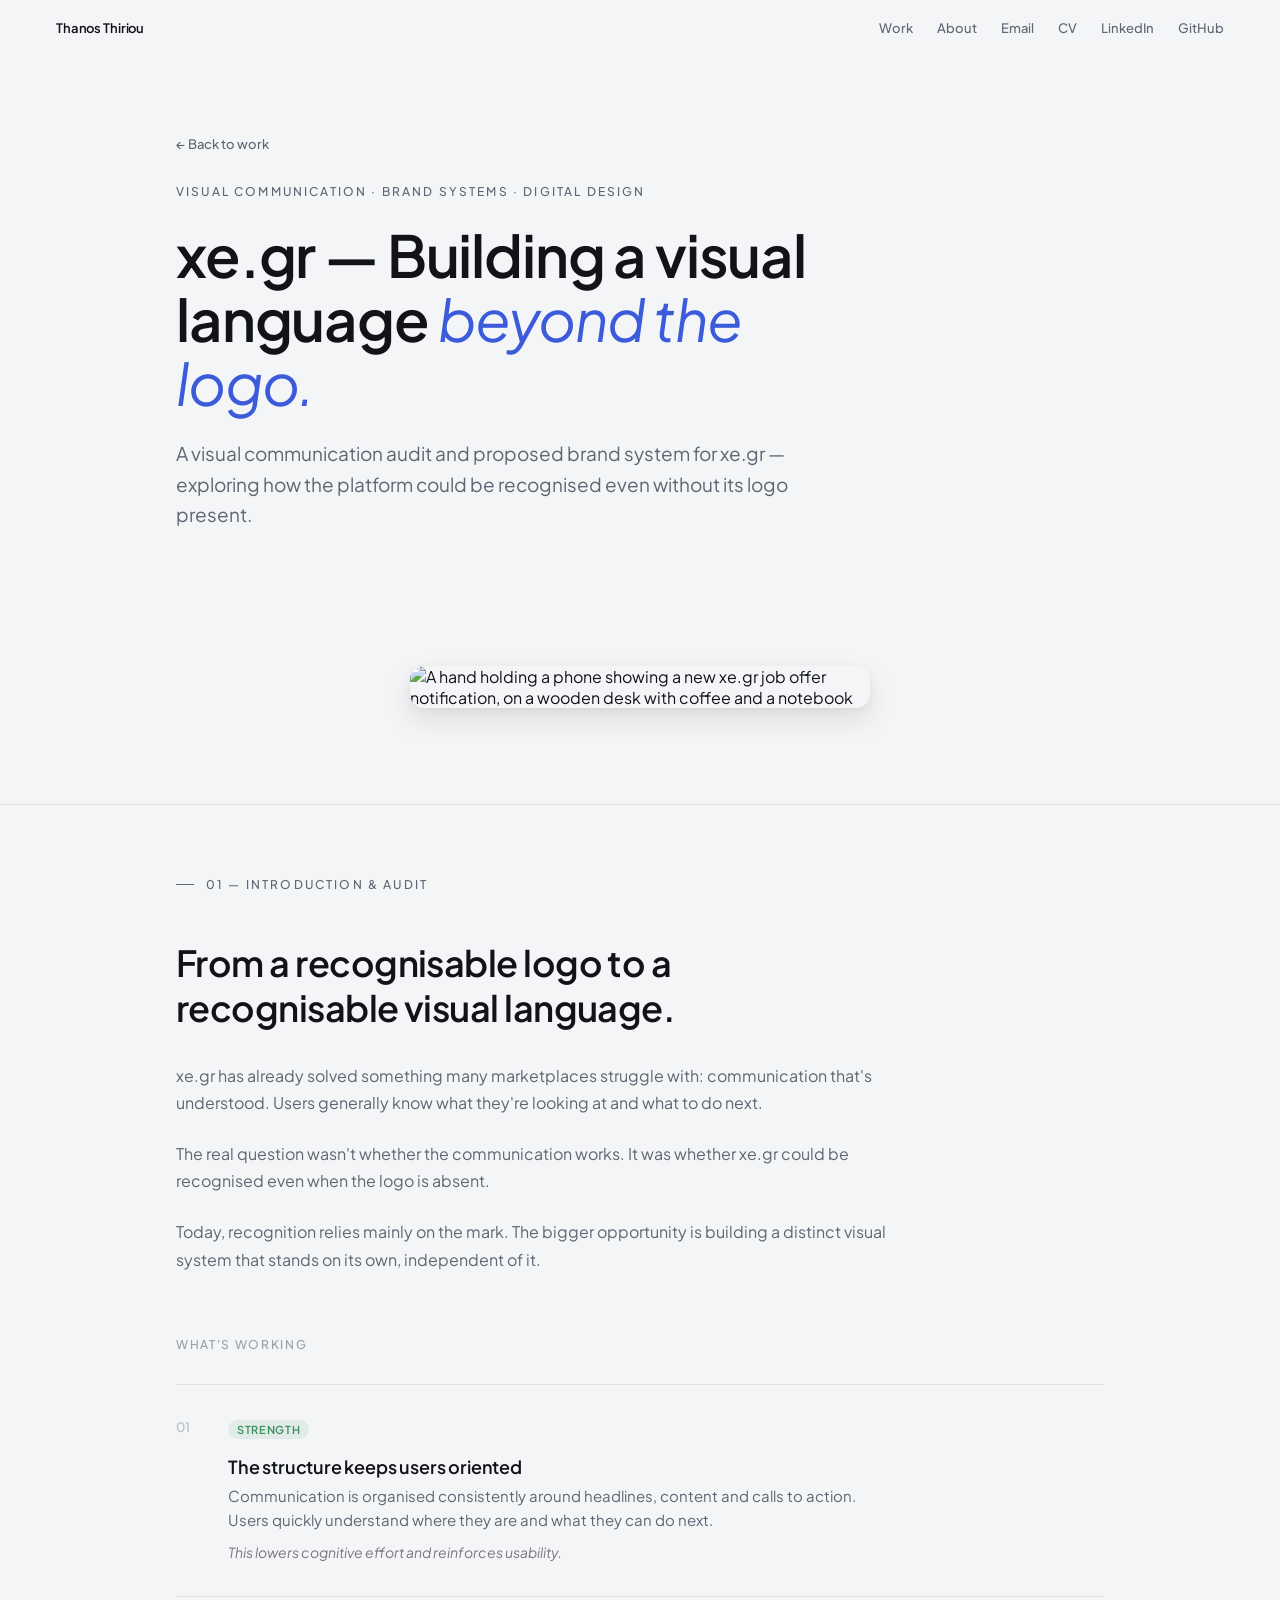
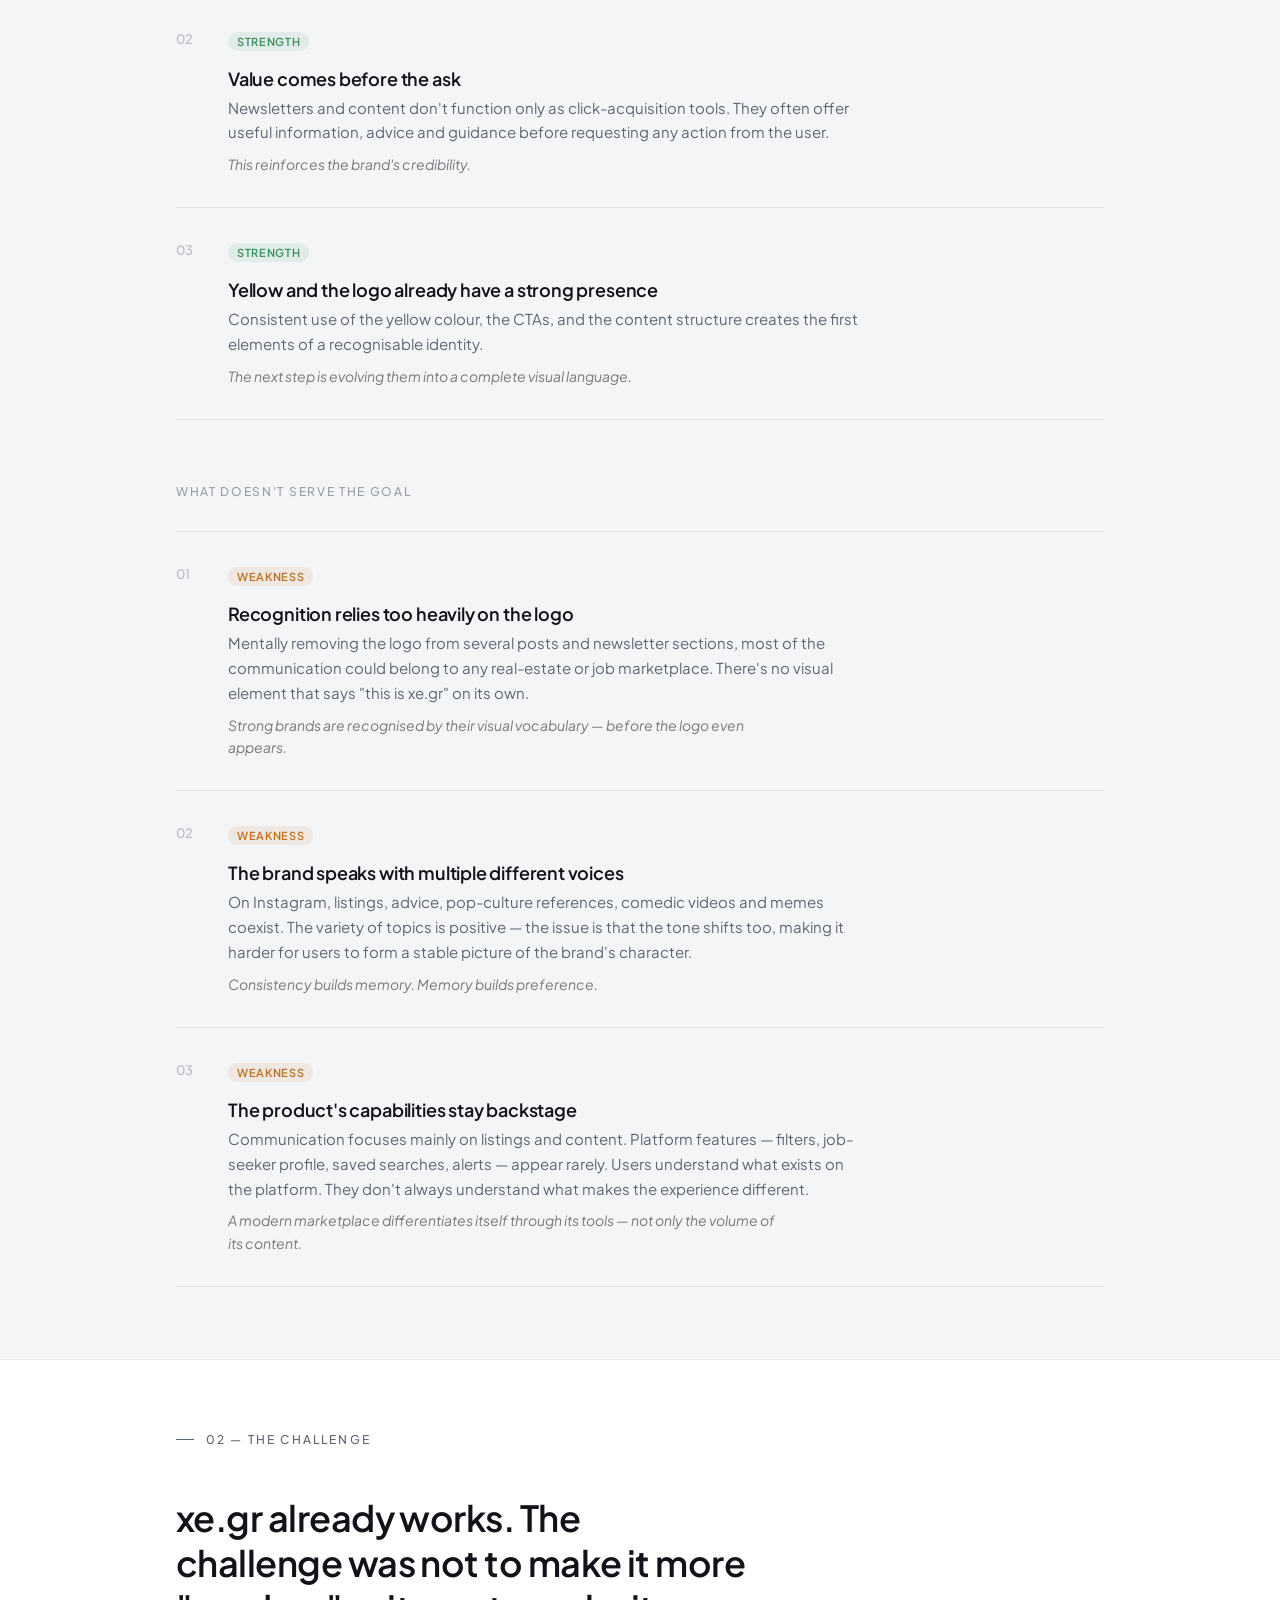
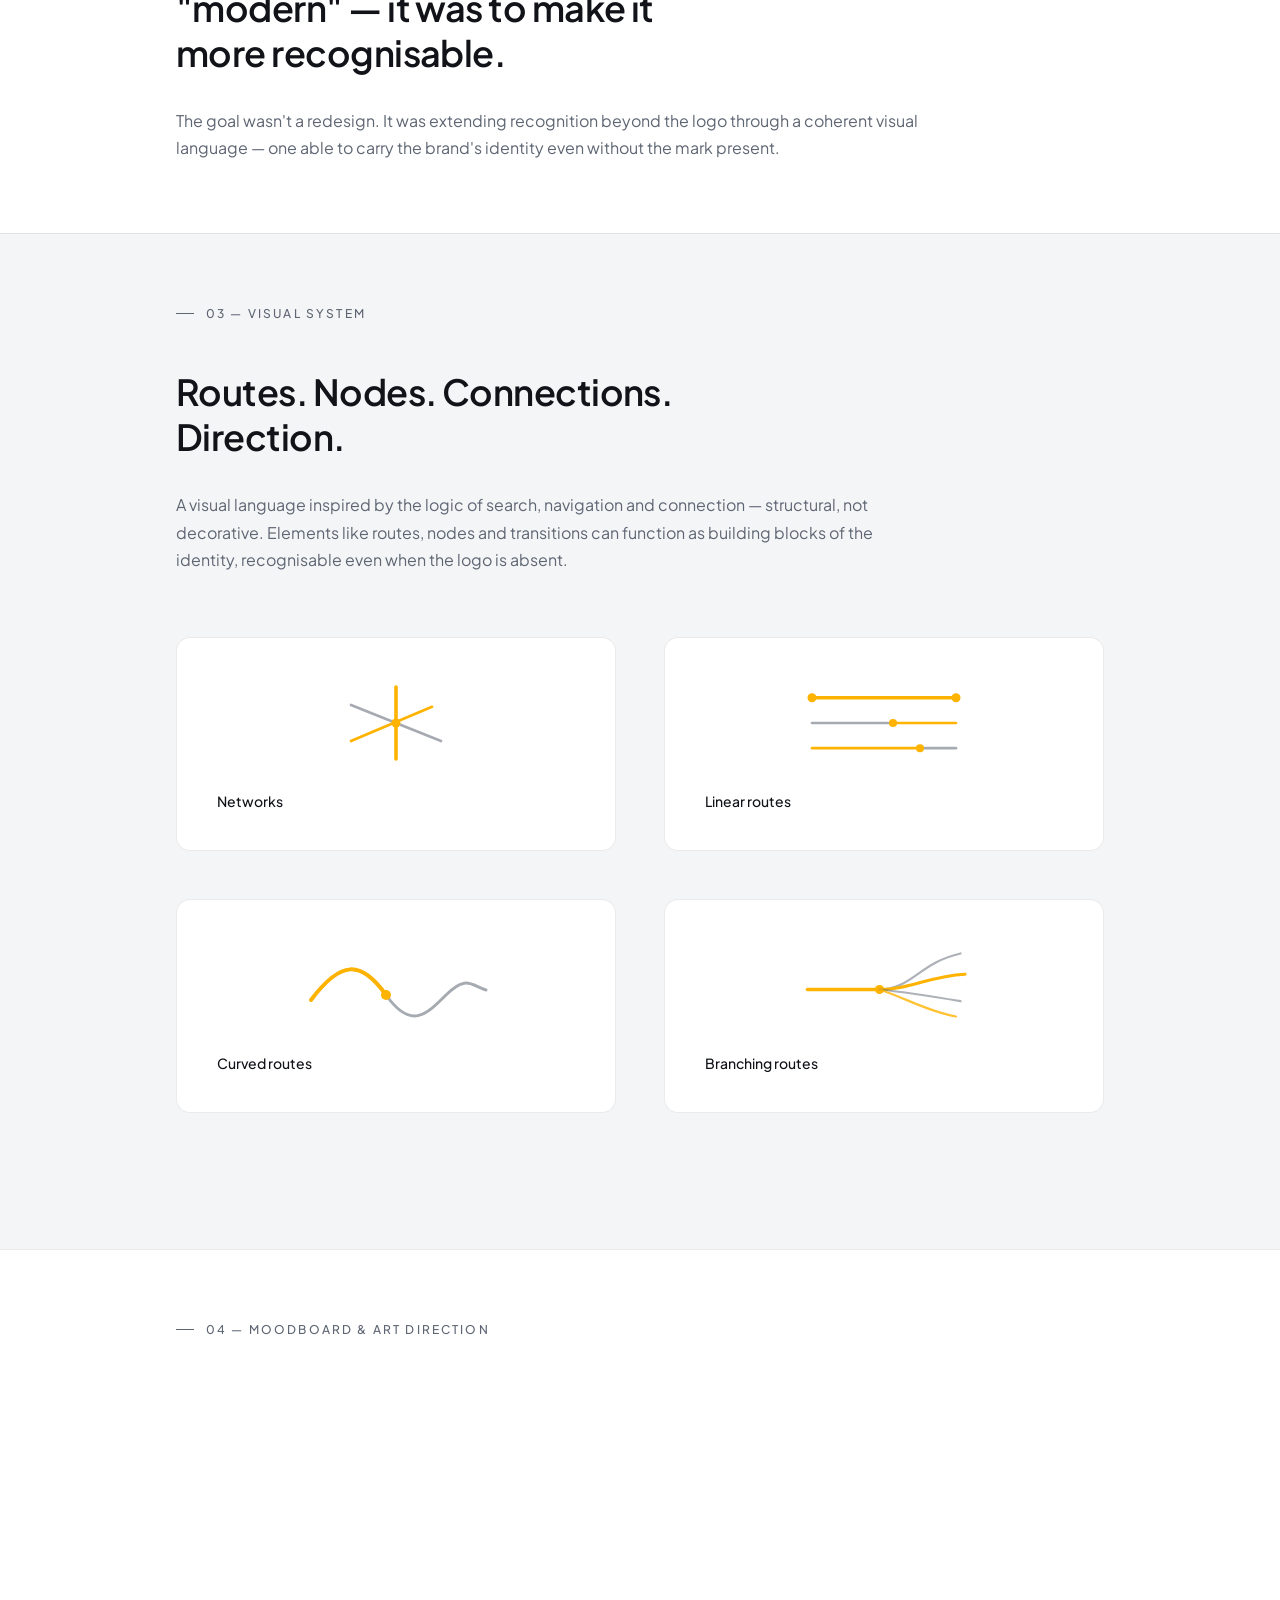
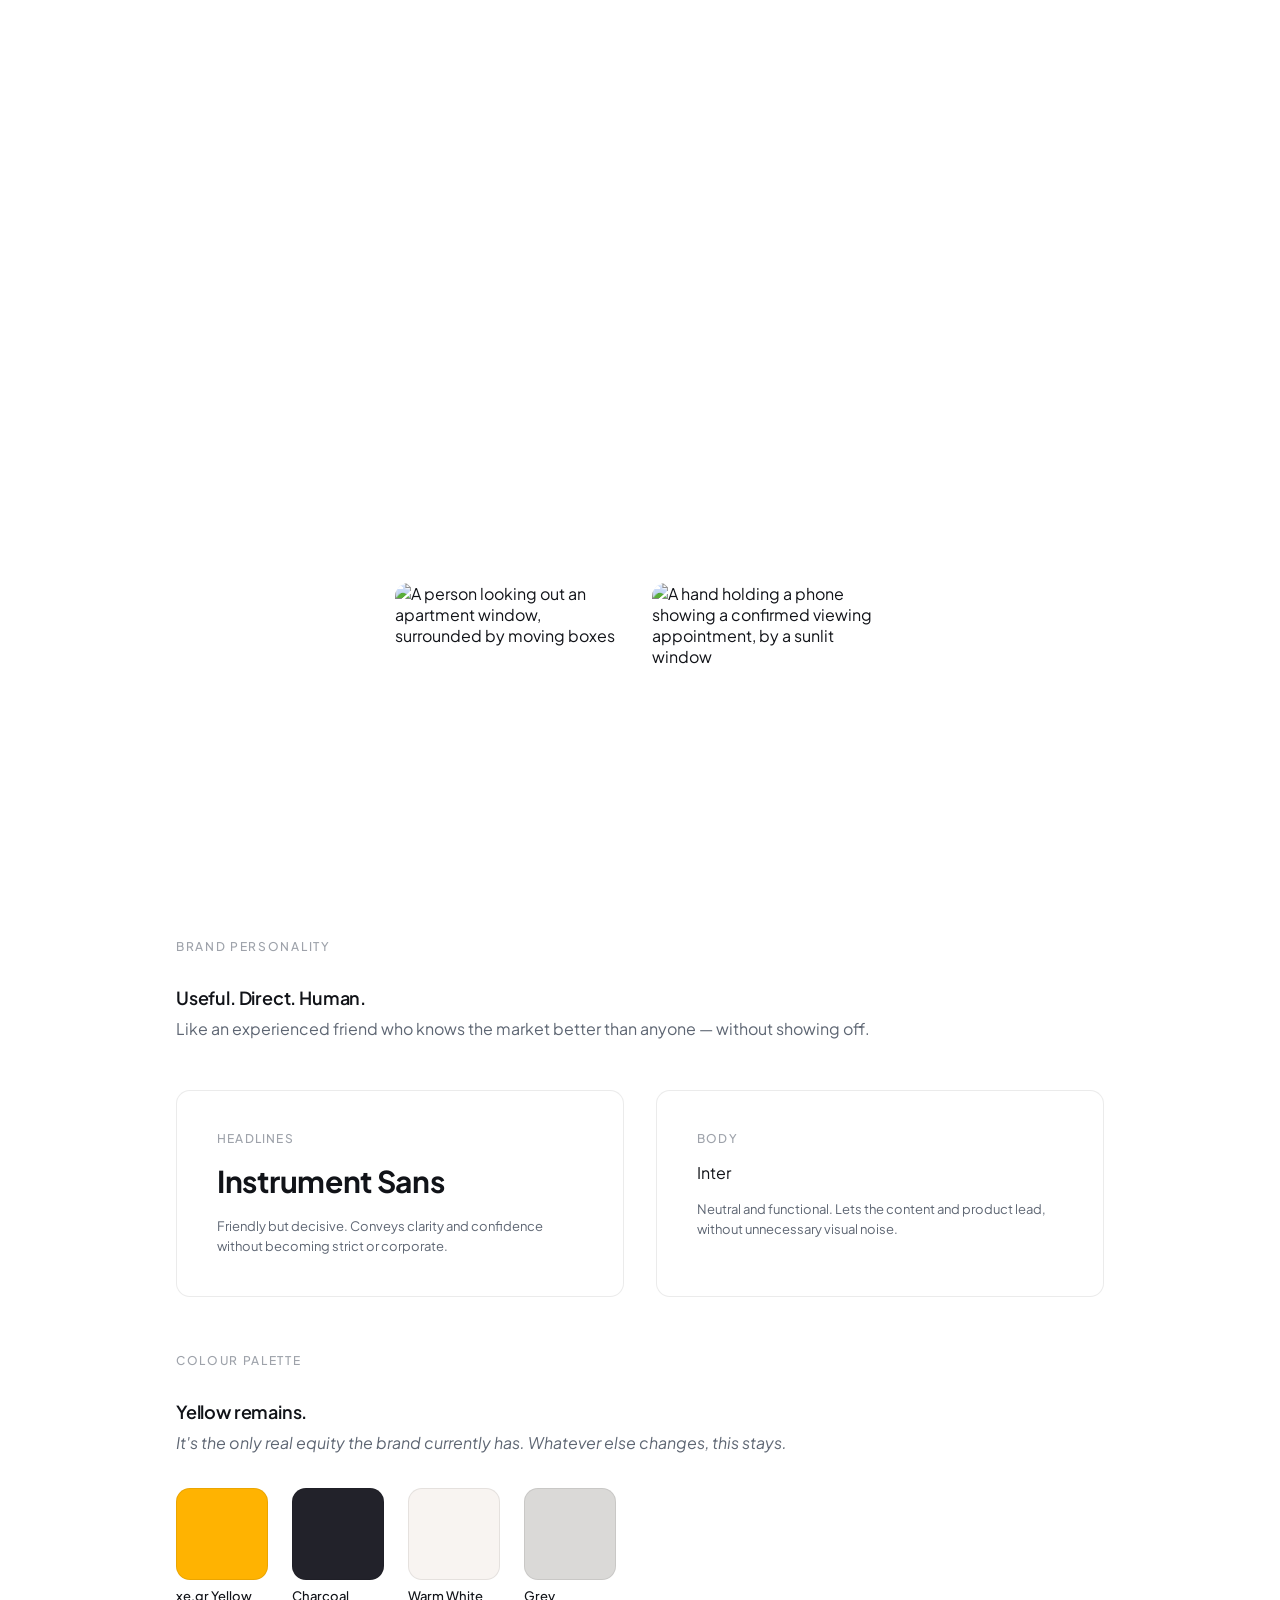
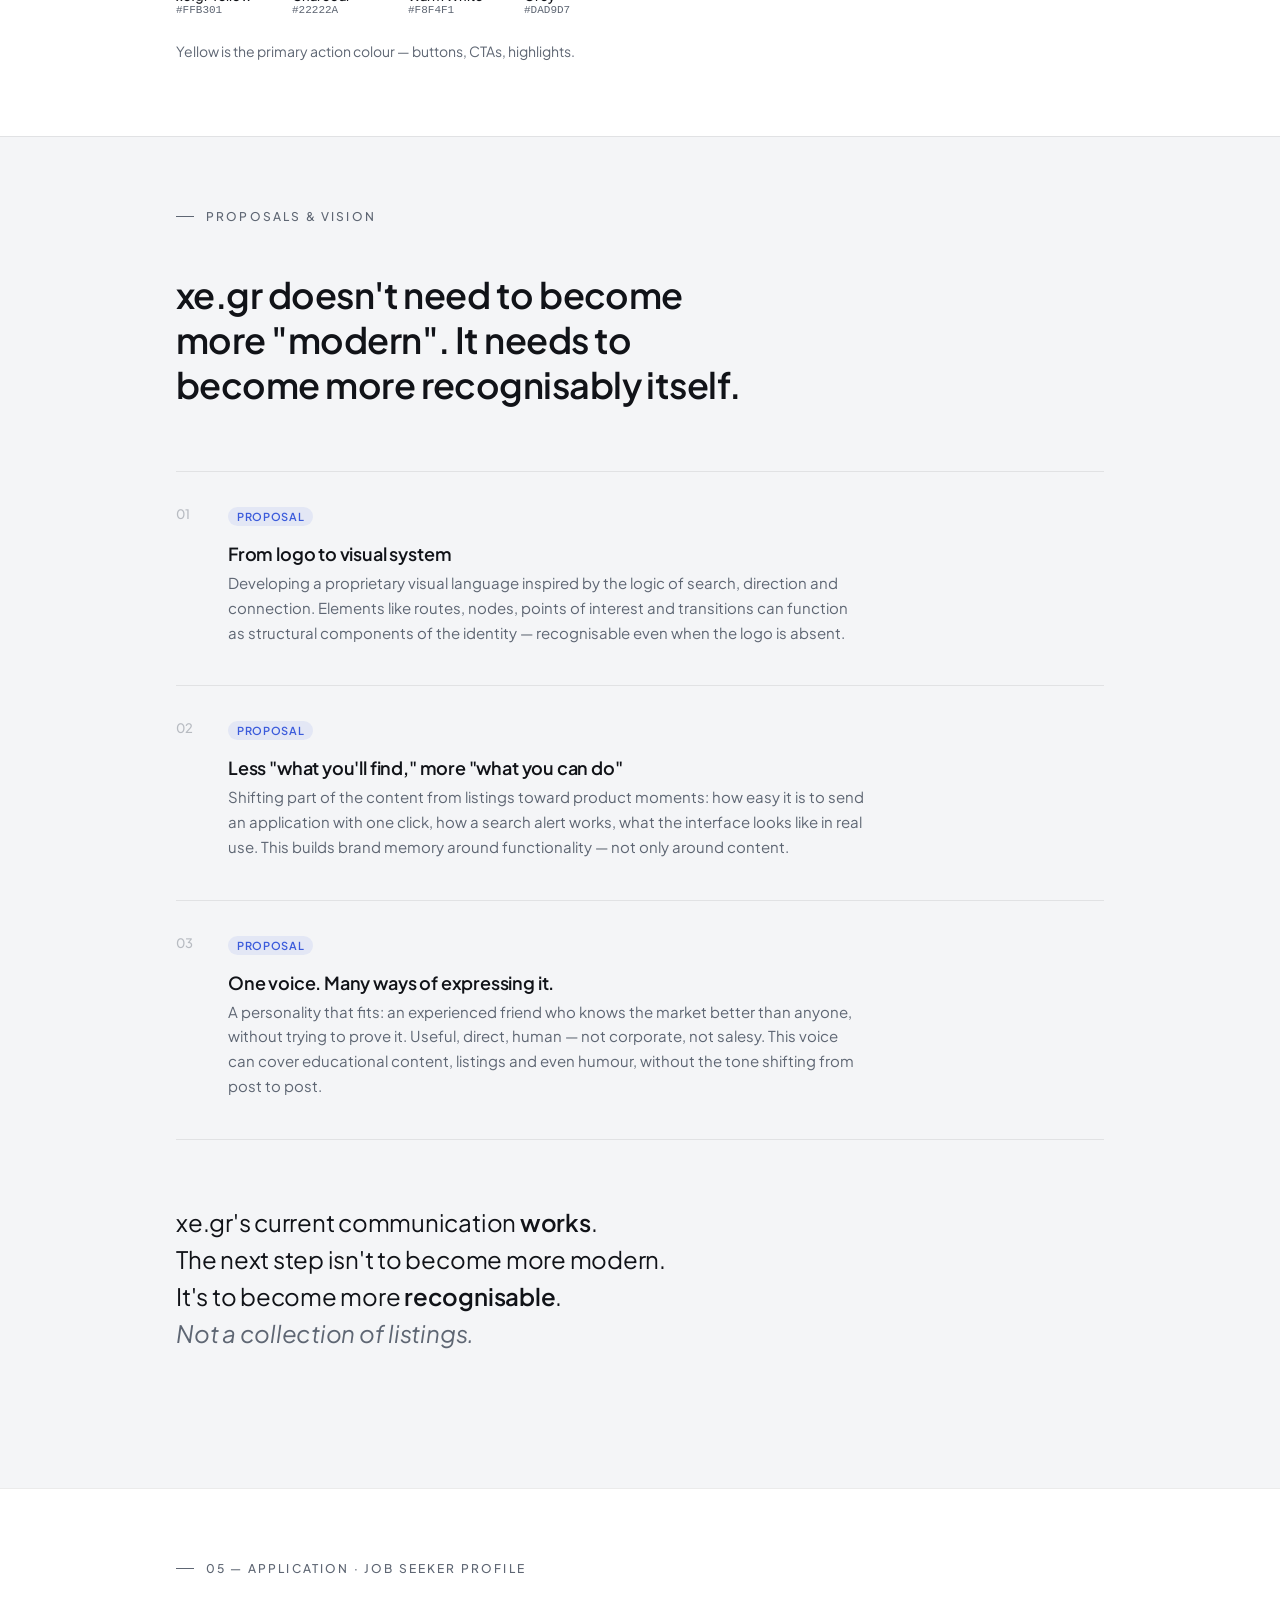
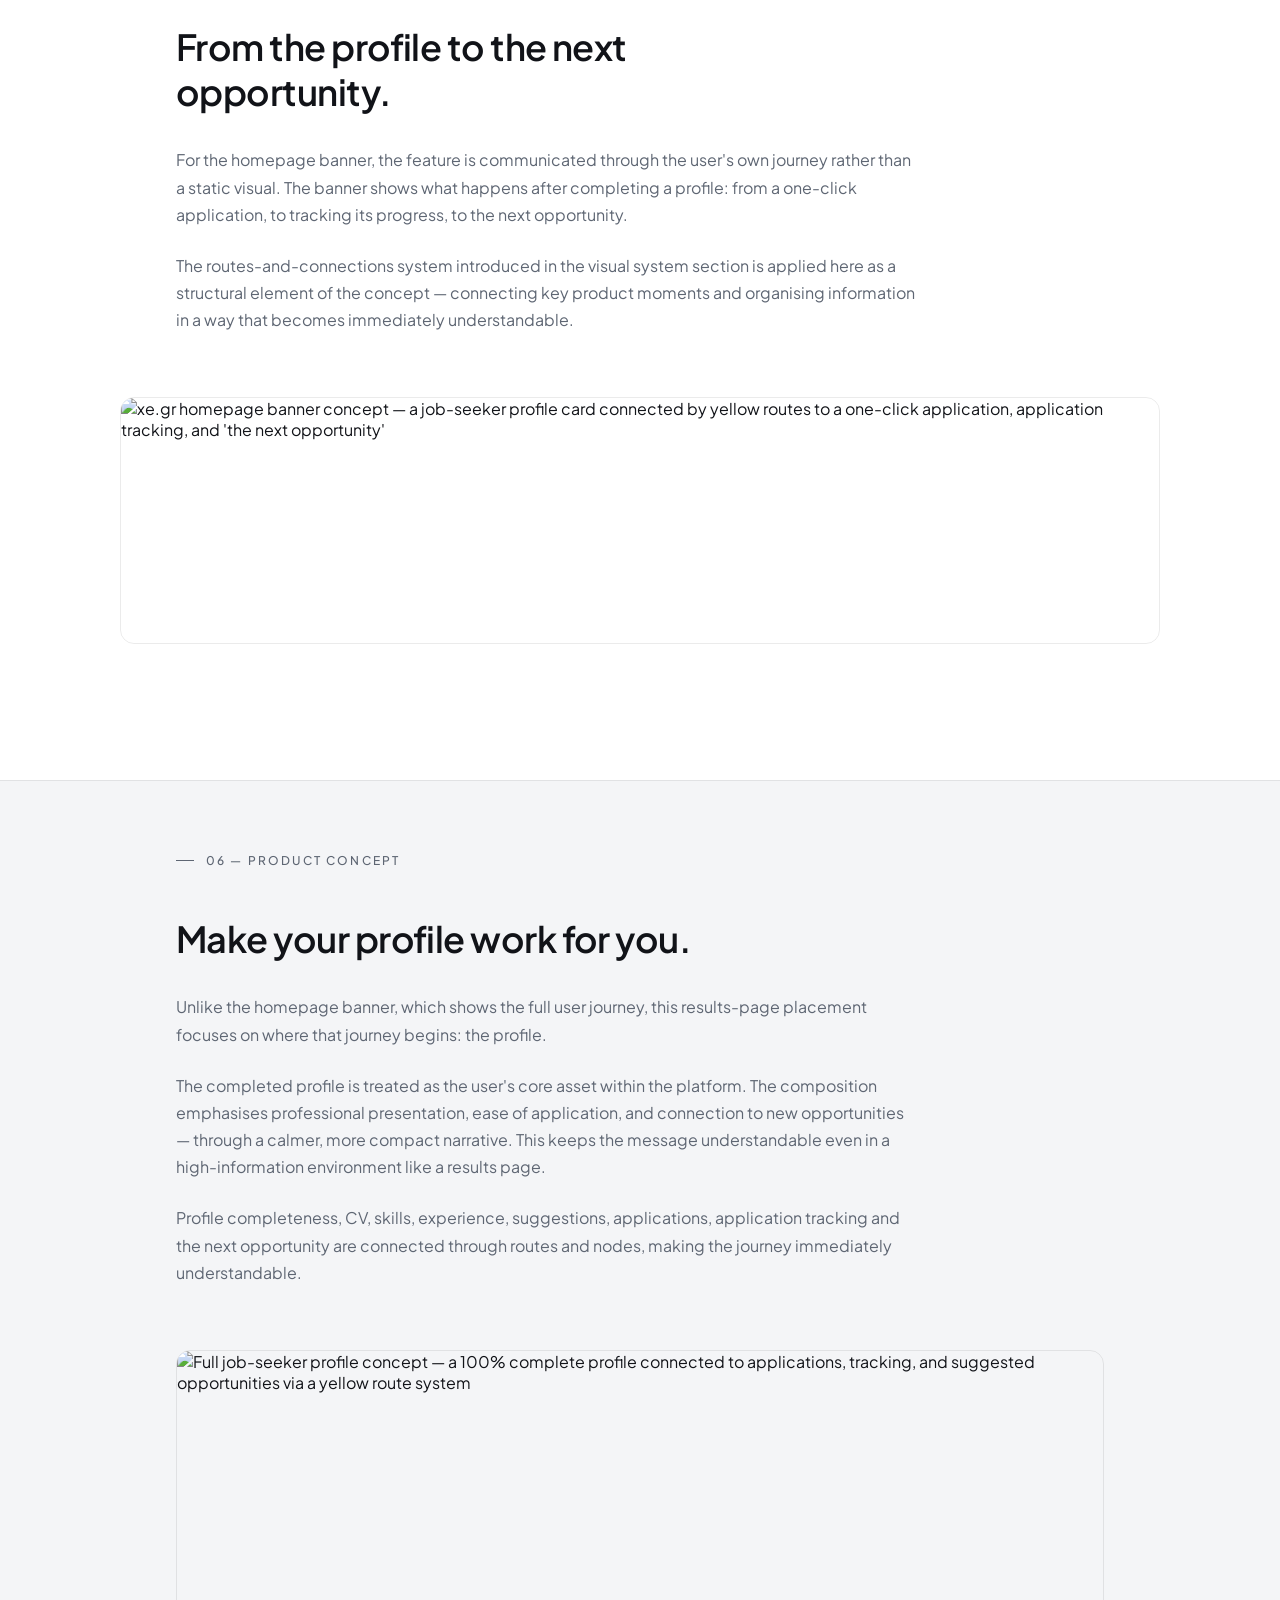
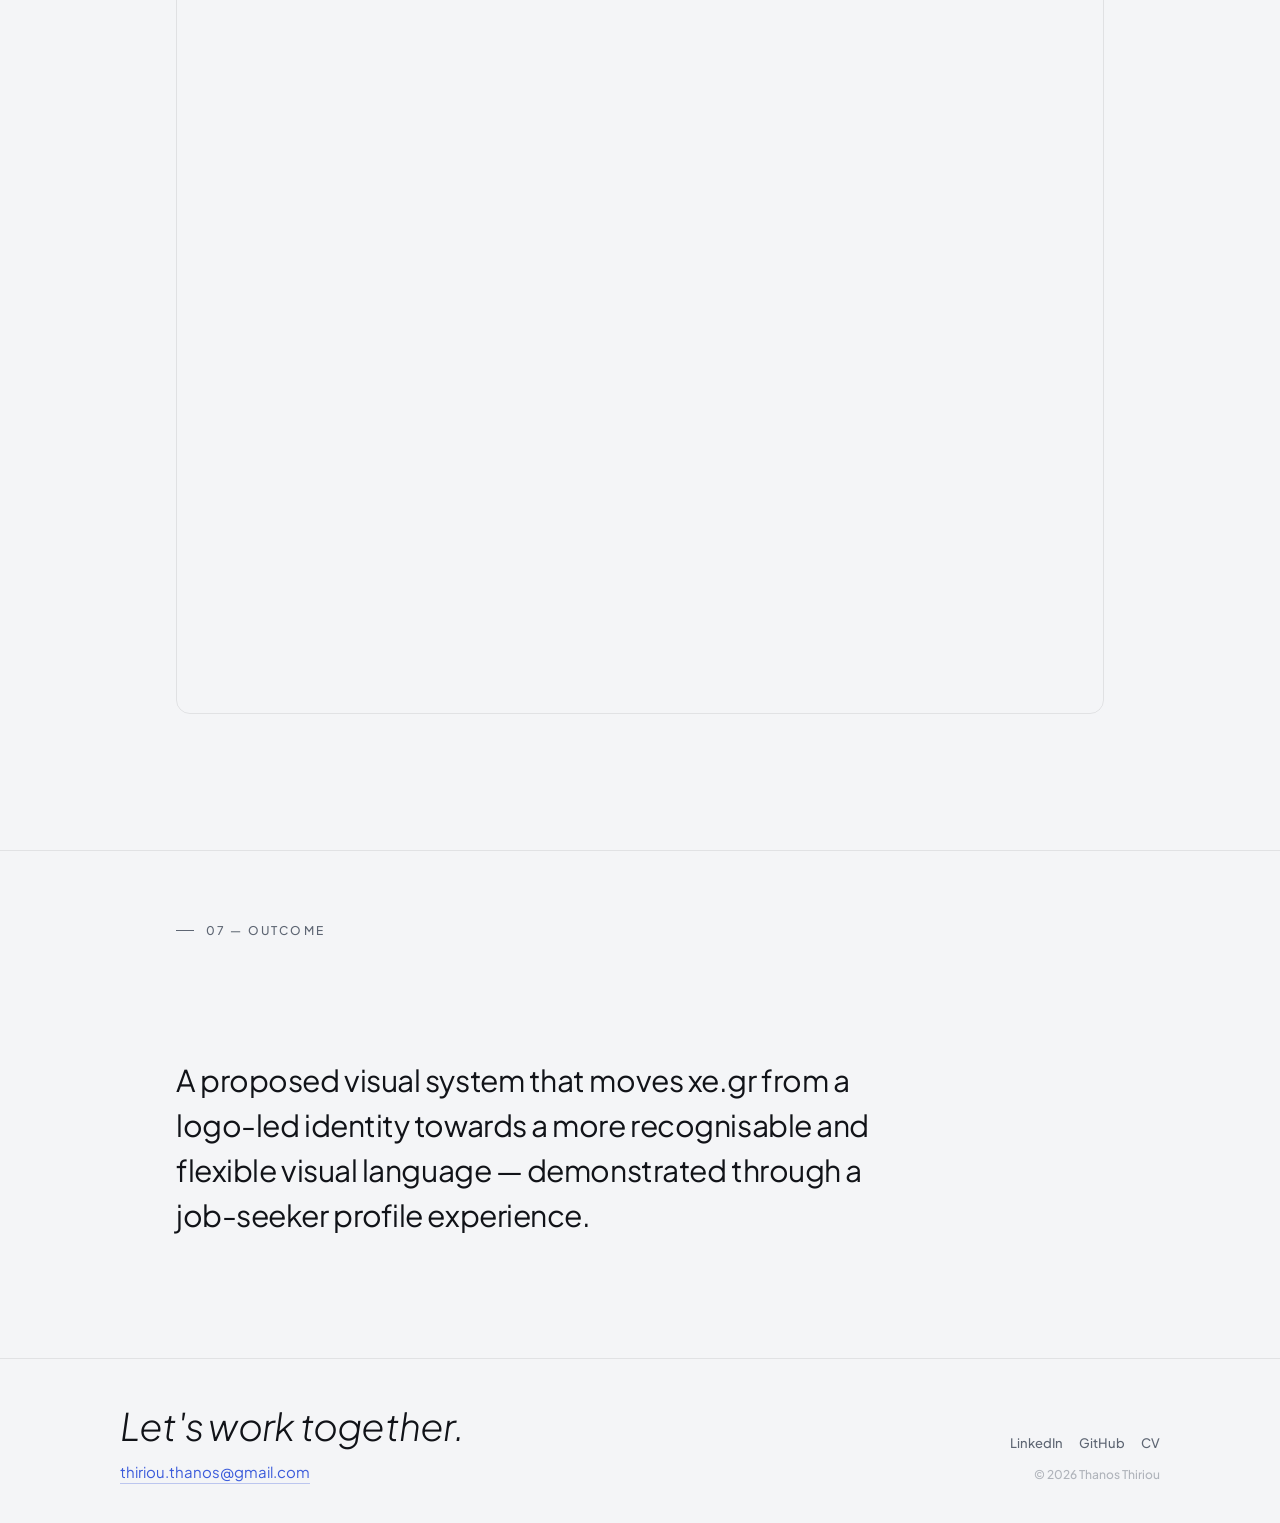
==== xe-gr.html @ dd025c4b "Add files via upload" ====
<!DOCTYPE html>
<html lang="en">
<head>
  <meta charset="UTF-8"/>
  <meta name="viewport" content="width=device-width, initial-scale=1.0"/>
  <title>xe.gr — Visual Communication & Brand System · Thanos Thiriou</title>
  <meta name="description" content="A visual communication audit and proposed brand system for xe.gr — moving from a logo-led identity to a recognisable visual language, demonstrated through a job-seeker profile experience.">
  <link rel="preconnect" href="https://fonts.googleapis.com">
  <link rel="preconnect" href="https://fonts.gstatic.com" crossorigin>
  <link href="https://fonts.googleapis.com/css2?family=Plus+Jakarta+Sans:ital,wght@0,300;0,400;0,500;0,600;1,300;1,400&display=swap" rel="stylesheet">
  <link rel="stylesheet" href="styles.css">
  <link rel="stylesheet" href="xe-gr.css">
</head>
<body>

<!-- NAV -->
<nav class="nav" id="nav">
  <a href="index.html" class="nav-logo">Thanos Thiriou</a>
  <div class="nav-links">
    <a href="index.html#work" class="nav-sm-hide">Work</a>
    <a href="index.html#about">About</a>
    <a id="nav-email" href="#" class="nav-sm-hide">Email</a>
    <a href="https://jumpshare.com/share/Jsp5ZDB3CUWB5HwRMsdj" target="_blank">CV</a>
    <a href="https://www.linkedin.com/in/thanosthiriou/" target="_blank">LinkedIn</a>
    <a href="https://github.com/thiriou" target="_blank" class="nav-sm-hide">GitHub</a>
  </div>
</nav>

<!-- PROJECT HERO -->
<header class="proj-hero">
  <a href="index.html#work" class="proj-back r">← Back to work</a>
  <p class="proj-hero-meta r">Visual Communication · Brand Systems · Digital Design</p>
  <h1 class="proj-hero-title r d1">xe.gr — Building a visual language <em>beyond the logo.</em></h1>
  <p class="proj-hero-sub r d1">A visual communication audit and proposed brand system for xe.gr — exploring how the platform could be recognised even without its logo present.</p>
</header>

<section class="section" style="border-top:none; padding-top: var(--sp-6);">
  <div class="wrap">
    <div class="cover-phone-block r">
      <img src="https://res.cloudinary.com/mq7xwmak/image/upload/v1787835080/xegrr_oqfwhj.png" alt="A hand holding a phone showing a new xe.gr job offer notification, on a wooden desk with coffee and a notebook">
    </div>
  </div>
</section>

<!-- 01 — INTRODUCTION / AUDIT -->
<section class="section">
  <div class="wrap">
    <p class="eyebrow">01 — Introduction &amp; Audit</p>

    <div class="sec-lede r">
      <h2 class="sec-headline">From a recognisable logo to a recognisable visual language.</h2>
      <p class="sec-body">xe.gr has already solved something many marketplaces struggle with: communication that's understood. Users generally know what they're looking at and what to do next.</p>
      <p class="sec-body">The real question wasn't whether the communication works. It was whether xe.gr could be recognised even when the logo is absent.</p>
      <p class="sec-body">Today, recognition relies mainly on the mark. The bigger opportunity is building a distinct visual system that stands on its own, independent of it.</p>
    </div>

    <div class="audit-group r d1">
      <p class="audit-group-label">What's Working</p>
      <div class="audit-list">
        <div class="audit-item">
          <span class="audit-num">01</span>
          <div>
            <span class="audit-tag is-strength">Strength</span>
            <h3 class="audit-title">The structure keeps users oriented</h3>
            <p class="audit-desc">Communication is organised consistently around headlines, content and calls to action. Users quickly understand where they are and what they can do next.</p>
            <p class="audit-insight">This lowers cognitive effort and reinforces usability.</p>
          </div>
        </div>
        <div class="audit-item">
          <span class="audit-num">02</span>
          <div>
            <span class="audit-tag is-strength">Strength</span>
            <h3 class="audit-title">Value comes before the ask</h3>
            <p class="audit-desc">Newsletters and content don't function only as click-acquisition tools. They often offer useful information, advice and guidance before requesting any action from the user.</p>
            <p class="audit-insight">This reinforces the brand's credibility.</p>
          </div>
        </div>
        <div class="audit-item">
          <span class="audit-num">03</span>
          <div>
            <span class="audit-tag is-strength">Strength</span>
            <h3 class="audit-title">Yellow and the logo already have a strong presence</h3>
            <p class="audit-desc">Consistent use of the yellow colour, the CTAs, and the content structure creates the first elements of a recognisable identity.</p>
            <p class="audit-insight">The next step is evolving them into a complete visual language.</p>
          </div>
        </div>
      </div>
    </div>

    <div class="audit-group r d2">
      <p class="audit-group-label">What Doesn't Serve the Goal</p>
      <div class="audit-list">
        <div class="audit-item">
          <span class="audit-num">01</span>
          <div>
            <span class="audit-tag is-weakness">Weakness</span>
            <h3 class="audit-title">Recognition relies too heavily on the logo</h3>
            <p class="audit-desc">Mentally removing the logo from several posts and newsletter sections, most of the communication could belong to any real-estate or job marketplace. There's no visual element that says "this is xe.gr" on its own.</p>
            <p class="audit-insight">Strong brands are recognised by their visual vocabulary — before the logo even appears.</p>
          </div>
        </div>
        <div class="audit-item">
          <span class="audit-num">02</span>
          <div>
            <span class="audit-tag is-weakness">Weakness</span>
            <h3 class="audit-title">The brand speaks with multiple different voices</h3>
            <p class="audit-desc">On Instagram, listings, advice, pop-culture references, comedic videos and memes coexist. The variety of topics is positive — the issue is that the tone shifts too, making it harder for users to form a stable picture of the brand's character.</p>
            <p class="audit-insight">Consistency builds memory. Memory builds preference.</p>
          </div>
        </div>
        <div class="audit-item">
          <span class="audit-num">03</span>
          <div>
            <span class="audit-tag is-weakness">Weakness</span>
            <h3 class="audit-title">The product's capabilities stay backstage</h3>
            <p class="audit-desc">Communication focuses mainly on listings and content. Platform features — filters, job-seeker profile, saved searches, alerts — appear rarely. Users understand what exists on the platform. They don't always understand what makes the experience different.</p>
            <p class="audit-insight">A modern marketplace differentiates itself through its tools — not only the volume of its content.</p>
          </div>
        </div>
      </div>
    </div>
  </div>
</section>

<!-- 02 — THE CHALLENGE -->
<section class="section section-approach">
  <div class="wrap">
    <p class="eyebrow">02 — The Challenge</p>
    <div class="r">
      <h2 class="sec-headline">xe.gr already works. The challenge was not to make it more "modern" — it was to make it more recognisable.</h2>
      <p class="sec-body">The goal wasn't a redesign. It was extending recognition beyond the logo through a coherent visual language — one able to carry the brand's identity even without the mark present.</p>
    </div>
  </div>
</section>

<!-- 03 — VISUAL SYSTEM -->
<section class="section">
  <div class="wrap">
    <p class="eyebrow">03 — Visual System</p>
    <div class="sec-lede r">
      <h2 class="sec-headline">Routes. Nodes. Connections. Direction.</h2>
      <p class="sec-body">A visual language inspired by the logic of search, navigation and connection — structural, not decorative. Elements like routes, nodes and transitions can function as building blocks of the identity, recognisable even when the logo is absent.</p>
    </div>

    <div class="diagram-grid r d1">
      <div class="diagram-cell">
        <svg viewBox="0 0 160 100" fill="none" xmlns="http://www.w3.org/2000/svg">
          <line x1="80" y1="10" x2="80" y2="90" stroke="var(--xe-yellow)" stroke-width="4" stroke-linecap="round"/>
          <line x1="30" y1="30" x2="130" y2="70" stroke="var(--muted)" stroke-width="3" stroke-linecap="round" opacity="0.55"/>
          <line x1="30" y1="70" x2="120" y2="32" stroke="var(--xe-yellow)" stroke-width="3" stroke-linecap="round"/>
          <circle cx="80" cy="50" r="5" fill="var(--xe-yellow)"/>
        </svg>
        <span class="diagram-label">Networks</span>
      </div>
      <div class="diagram-cell">
        <svg viewBox="0 0 200 100" fill="none" xmlns="http://www.w3.org/2000/svg">
          <line x1="20" y1="22" x2="180" y2="22" stroke="var(--xe-yellow)" stroke-width="4" stroke-linecap="round"/>
          <circle cx="20" cy="22" r="5" fill="var(--xe-yellow)"/>
          <circle cx="180" cy="22" r="5" fill="var(--xe-yellow)"/>
          <line x1="20" y1="50" x2="110" y2="50" stroke="var(--muted)" stroke-width="3" stroke-linecap="round" opacity="0.55"/>
          <line x1="110" y1="50" x2="180" y2="50" stroke="var(--xe-yellow)" stroke-width="3" stroke-linecap="round"/>
          <circle cx="110" cy="50" r="4.5" fill="var(--xe-yellow)"/>
          <line x1="20" y1="78" x2="140" y2="78" stroke="var(--xe-yellow)" stroke-width="3" stroke-linecap="round"/>
          <line x1="140" y1="78" x2="180" y2="78" stroke="var(--muted)" stroke-width="3" stroke-linecap="round" opacity="0.55"/>
          <circle cx="140" cy="78" r="4.5" fill="var(--xe-yellow)"/>
        </svg>
        <span class="diagram-label">Linear routes</span>
      </div>
      <div class="diagram-cell">
        <svg viewBox="0 0 200 90" fill="none" xmlns="http://www.w3.org/2000/svg">
          <path d="M15 60 C 45 20, 65 20, 90 55 S 130 75, 150 55 S 175 45, 190 50" stroke="var(--muted)" stroke-width="3" stroke-linecap="round" fill="none" opacity="0.55"/>
          <path d="M15 60 C 45 20, 65 20, 90 55" stroke="var(--xe-yellow)" stroke-width="4" stroke-linecap="round" fill="none"/>
          <circle cx="90" cy="55" r="5" fill="var(--xe-yellow)"/>
        </svg>
        <span class="diagram-label">Curved routes</span>
      </div>
      <div class="diagram-cell">
        <svg viewBox="0 0 200 100" fill="none" xmlns="http://www.w3.org/2000/svg">
          <line x1="15" y1="55" x2="95" y2="55" stroke="var(--xe-yellow)" stroke-width="4" stroke-linecap="round"/>
          <circle cx="95" cy="55" r="5" fill="var(--xe-yellow)"/>
          <path d="M95 55 C 130 55, 140 25, 185 15" stroke="var(--muted)" stroke-width="2.5" stroke-linecap="round" fill="none" opacity="0.5"/>
          <path d="M95 55 C 130 55, 150 40, 190 38" stroke="var(--xe-yellow)" stroke-width="3.5" stroke-linecap="round" fill="none"/>
          <path d="M95 55 C 125 58, 150 62, 185 68" stroke="var(--muted)" stroke-width="2.5" stroke-linecap="round" fill="none" opacity="0.5"/>
          <path d="M95 55 C 125 65, 150 80, 180 85" stroke="var(--xe-yellow)" stroke-width="2.5" stroke-linecap="round" fill="none" opacity="0.8"/>
        </svg>
        <span class="diagram-label">Branching routes</span>
      </div>
    </div>
  </div>
</section>

<!-- 04 — MOODBOARD / ART DIRECTION -->
<section class="section section-approach">
  <div class="wrap">
    <p class="eyebrow">04 — Moodboard &amp; Art Direction</p>
    <div class="sec-lede r">
      <h2 class="sec-headline">From Listings to Opportunities.</h2>
      <p class="sec-body">Today xe.gr communicates what someone can find. The proposed direction shifts the weight toward what they can achieve.</p>
    </div>

    <div class="split-row r d2">
      <div>
        <p class="audit-group-label">Photography</p>
        <h3 class="audit-title">The outcome of the search, not the search itself</h3>
        <p class="sec-body">Photos that depict the result of the search and the real moments that follow it.</p>
        <div class="yn-grid">
          <div class="yn-card is-no">
            <p class="yn-title">Avoid</p>
            <ul>
              <li>Smiling employees</li>
              <li>Stock photography</li>
              <li>Cliché corporate scenes</li>
              <li>Awkwardly staged poses</li>
            </ul>
          </div>
          <div class="yn-card is-yes">
            <p class="yn-title">Use</p>
            <ul>
              <li>Job notifications</li>
              <li>Apartment viewing</li>
              <li>Moving day</li>
              <li>First day at work</li>
            </ul>
          </div>
        </div>
      </div>
      <div class="photo-grid" style="margin:0;">
        <img src="assets/xe-gr/photo-open-door.jpg" alt="A hand opening a door into a sunlit, empty apartment room">
        <img src="assets/xe-gr/photo-moving-boxes.jpg" alt="Open moving boxes with folded clothes, seen through a doorway">
        <img src="assets/xe-gr/photo-car-keys.jpg" alt="A hand holding car keys in front of a parked car">
        <img src="assets/xe-gr/photo-signing-document.jpg" alt="A hand signing a document at a wooden table">
      </div>
    </div>

    <div class="photo-pair-row r">
      <img src="assets/xe-gr/photo-window-boxes.jpg" alt="A person looking out an apartment window, surrounded by moving boxes">
      <img src="assets/xe-gr/photo-lifestyle-window.jpg" alt="A hand holding a phone showing a confirmed viewing appointment, by a sunlit window">
    </div>

    <div class="r" style="margin-bottom: var(--sp-6);">
      <p class="audit-group-label">Brand Personality</p>
      <h3 class="audit-title">Useful. Direct. Human.</h3>
      <p class="sec-body">Like an experienced friend who knows the market better than anyone — without showing off.</p>
    </div>

    <div class="specimen-row r">
      <div class="specimen-card">
        <p class="specimen-label">Headlines</p>
        <p class="specimen-headline-font">Instrument Sans</p>
        <p class="specimen-note">Friendly but decisive. Conveys clarity and confidence without becoming strict or corporate.</p>
      </div>
      <div class="specimen-card">
        <p class="specimen-label">Body</p>
        <p class="specimen-body-font">Inter</p>
        <p class="specimen-note">Neutral and functional. Lets the content and product lead, without unnecessary visual noise.</p>
      </div>
    </div>

    <div class="r">
      <p class="audit-group-label">Colour Palette</p>
      <h3 class="audit-title">Yellow remains.</h3>
      <p class="sec-body" style="font-style: italic;">It's the only real equity the brand currently has. Whatever else changes, this stays.</p>
      <div class="palette-row">
        <div class="swatch">
          <div class="swatch-fill" style="background: var(--xe-yellow);"></div>
          <p class="swatch-name">xe.gr Yellow</p>
          <p class="swatch-hex">#FFB301</p>
        </div>
        <div class="swatch">
          <div class="swatch-fill" style="background: var(--xe-charcoal);"></div>
          <p class="swatch-name">Charcoal</p>
          <p class="swatch-hex">#22222A</p>
        </div>
        <div class="swatch">
          <div class="swatch-fill" style="background: var(--xe-warm);"></div>
          <p class="swatch-name">Warm White</p>
          <p class="swatch-hex">#F8F4F1</p>
        </div>
        <div class="swatch">
          <div class="swatch-fill" style="background: var(--xe-grey);"></div>
          <p class="swatch-name">Grey</p>
          <p class="swatch-hex">#DAD9D7</p>
        </div>
      </div>
      <p class="sec-body" style="font-size:14px;">Yellow is the primary action colour — buttons, CTAs, highlights.</p>
    </div>
  </div>
</section>

<!-- PROPOSALS -->
<section class="section">
  <div class="wrap">
    <p class="eyebrow">Proposals &amp; Vision</p>
    <div class="sec-lede r">
      <h2 class="sec-headline">xe.gr doesn't need to become more "modern". It needs to become more recognisably itself.</h2>
    </div>

    <div class="audit-list r d1">
      <div class="audit-item">
        <span class="audit-num">01</span>
        <div>
          <span class="audit-tag is-proposal">Proposal</span>
          <h3 class="audit-title">From logo to visual system</h3>
          <p class="audit-desc">Developing a proprietary visual language inspired by the logic of search, direction and connection. Elements like routes, nodes, points of interest and transitions can function as structural components of the identity — recognisable even when the logo is absent.</p>
        </div>
      </div>
      <div class="audit-item">
        <span class="audit-num">02</span>
        <div>
          <span class="audit-tag is-proposal">Proposal</span>
          <h3 class="audit-title">Less "what you'll find," more "what you can do"</h3>
          <p class="audit-desc">Shifting part of the content from listings toward product moments: how easy it is to send an application with one click, how a search alert works, what the interface looks like in real use. This builds brand memory around functionality — not only around content.</p>
        </div>
      </div>
      <div class="audit-item">
        <span class="audit-num">03</span>
        <div>
          <span class="audit-tag is-proposal">Proposal</span>
          <h3 class="audit-title">One voice. Many ways of expressing it.</h3>
          <p class="audit-desc">A personality that fits: an experienced friend who knows the market better than anyone, without trying to prove it. Useful, direct, human — not corporate, not salesy. This voice can cover educational content, listings and even humour, without the tone shifting from post to post.</p>
        </div>
      </div>
    </div>

    <p class="pull-lines r d2">
      xe.gr's current communication <strong>works</strong>.<br>
      The next step isn't to become more modern.<br>
      It's to become more <strong>recognisable</strong>.<br>
      <em>Not a collection of listings.</em>
    </p>
  </div>
</section>

<!-- 05 — APPLICATION: JOB SEEKER PROFILE -->
<section class="section section-approach">
  <div class="wrap">
    <p class="eyebrow">05 — Application · Job Seeker Profile</p>
    <div class="sec-lede r">
      <h2 class="sec-headline">From the profile to the next opportunity.</h2>
      <p class="sec-body">For the homepage banner, the feature is communicated through the user's own journey rather than a static visual. The banner shows what happens after completing a profile: from a one-click application, to tracking its progress, to the next opportunity.</p>
      <p class="sec-body">The routes-and-connections system introduced in the visual system section is applied here as a structural element of the concept — connecting key product moments and organising information in a way that becomes immediately understandable.</p>
    </div>

    <div class="visual-block is-wide r d1">
      <img src="assets/xe-gr/banner-card.jpg" alt="xe.gr homepage banner concept — a job-seeker profile card connected by yellow routes to a one-click application, application tracking, and 'the next opportunity'" width="3895" height="919">
    </div>
  </div>
</section>

<!-- 06 — PRODUCT CONCEPT -->
<section class="section">
  <div class="wrap">
    <p class="eyebrow">06 — Product Concept</p>
    <div class="sec-lede r">
      <h2 class="sec-headline">Make your profile work for you.</h2>
      <p class="sec-body">Unlike the homepage banner, which shows the full user journey, this results-page placement focuses on where that journey begins: the profile.</p>
      <p class="sec-body">The completed profile is treated as the user's core asset within the platform. The composition emphasises professional presentation, ease of application, and connection to new opportunities — through a calmer, more compact narrative. This keeps the message understandable even in a high-information environment like a results page.</p>
      <p class="sec-body">Profile completeness, CV, skills, experience, suggestions, applications, application tracking and the next opportunity are connected through routes and nodes, making the journey immediately understandable.</p>
    </div>

    <div class="visual-block r d1">
      <img src="assets/xe-gr/product-concept-card.png" alt="Full job-seeker profile concept — a 100% complete profile connected to applications, tracking, and suggested opportunities via a yellow route system" width="2266" height="2355">
    </div>
  </div>
</section>

<!-- 07 — OUTCOME -->
<section class="section">
  <div class="wrap">
    <p class="eyebrow">07 — Outcome</p>
    <div class="outcome-block r">
      <p class="outcome-text">A proposed visual system that moves xe.gr from a logo-led identity towards a more recognisable and flexible visual language — demonstrated through a job-seeker profile experience.</p>
    </div>
  </div>
</section>

<!-- FOOTER -->
<footer>
  <div class="foot-inner">
    <div class="foot-left">
      <p class="foot-cta">Let's work together.</p>
      <a id="foot-email" href="#" class="foot-email">—</a>
    </div>
    <div class="foot-right">
      <div class="foot-links">
        <a href="https://www.linkedin.com/in/thanosthiriou/" target="_blank">LinkedIn</a>
        <a href="https://github.com/thiriou" target="_blank">GitHub</a>
        <a href="https://jumpshare.com/share/Jsp5ZDB3CUWB5HwRMsdj" target="_blank">CV</a>
      </div>
      <span class="foot-copy">© 2026 Thanos Thiriou</span>
    </div>
  </div>
</footer>

<script>
  // Email — set via JS to prevent scraping
  const u = 'thiriou.thanos', d = 'gmail.com';
  const addr = u + '@' + d;
  document.getElementById('nav-email').href = 'mailto:' + addr;
  const fe = document.getElementById('foot-email');
  fe.href = 'mailto:' + addr;
  fe.textContent = addr;

  // Nav stuck state
  const nav = document.getElementById('nav');
  window.addEventListener('scroll', () => {
    nav.classList.toggle('stuck', window.scrollY > 10);
  }, { passive: true });

  // Reveal on scroll
  const io = new IntersectionObserver(entries => {
    entries.forEach(e => {
      if (e.isIntersecting) { e.target.classList.add('in'); io.unobserve(e.target); }
    });
  }, { threshold: 0.06 });
  document.querySelectorAll('.r').forEach(el => io.observe(el));
</script>
</body>
</html>
---- styles.css ----
:root {
  --bg:         #F4F5F7;
  --ink:        #111318;
  /* Was #6B7280 — measured at 4.43:1 on --bg, just under WCAG AA's 4.5:1
     for body text. Darkened to clear it with margin (5.31:1) without
     reading as a different color. */
  --muted:      #5E6673;
  --accent:     #3B5BDB;
  --rule:       rgba(0,0,0,0.08);
  --white:      #ffffff;
  --font-sans:  'Plus Jakarta Sans', sans-serif;

  /* Spacing — 8px base, dense enough that every real value in this file
     (56, 72, 88 included, not just the usual 8/16/24/32) maps onto it
     directly instead of forcing round numbers where they don't fit. */
  --sp-1: 8px;
  --sp-2: 16px;
  --sp-3: 24px;
  --sp-4: 32px;
  --sp-5: 40px;
  --sp-6: 48px;
  --sp-7: 56px;
  --sp-8: 64px;
  --sp-9: 72px;
  --sp-10: 80px;
  --sp-11: 88px;
  --sp-12: 96px;

  --radius-sm: 8px;
  --radius-lg: 14px;
  --radius-full: 999px;

  --shadow-sm: 0 1px 2px rgba(17,19,24,.05), 0 1px 1px rgba(17,19,24,.03);
  --shadow-md: 0 12px 28px rgba(17,19,24,.10), 0 2px 8px rgba(17,19,24,.05);
  --shadow-accent: 0 10px 22px rgba(59,91,219,.24);

  --ease: cubic-bezier(.22, 1, .36, 1);
  --dur-fast: .15s;
  --dur-base: .3s;
  --dur-slow: .6s;
}

*, *::before, *::after { box-sizing: border-box; margin: 0; padding: 0; }
html { scroll-behavior: smooth; }
body {
  background: var(--bg); color: var(--ink);
  font-family: var(--font-sans);
  font-weight: 400;
  -webkit-font-smoothing: antialiased; overflow-x: hidden;
}
a { text-decoration: none; color: inherit; }
img { display: block; max-width: 100%; }

:focus-visible {
  outline: 2px solid var(--accent);
  outline-offset: 3px;
  border-radius: 2px;
}

@media (prefers-reduced-motion: reduce) {
  html { scroll-behavior: auto; }
  *, *::before, *::after {
    animation-duration: .01ms !important;
    animation-iteration-count: 1 !important;
    transition-duration: .01ms !important;
    scroll-behavior: auto !important;
  }
}

/* ─── NAV ─── */
.nav {
  position: fixed; top: 0; left: 0; right: 0; z-index: 200;
  height: 56px; padding: 0 var(--sp-7);
  display: flex; align-items: center; justify-content: space-between;
  transition: background var(--dur-base) var(--ease), border-color var(--dur-base) var(--ease);
  border-bottom: 1px solid transparent;
}
.nav.stuck {
  background: rgba(244,245,247,.94);
  backdrop-filter: blur(18px);
  border-bottom-color: var(--rule);
}
.nav-logo { font-size: 13px; font-weight: 600; letter-spacing: -.01em; }
.nav-links {
  display: flex; align-items: center; gap: var(--sp-3);
  font-size: 13px; font-weight: 500; color: var(--muted);
}
.nav-links a {
  position: relative;
  padding: 4px 0;
  transition: color var(--dur-base) var(--ease);
}
.nav-links a::after {
  content: '';
  position: absolute; left: 0; right: 100%; bottom: 0;
  height: 1px; background: var(--accent);
  transition: right var(--dur-base) var(--ease);
}
.nav-links a:hover { color: var(--ink); }
.nav-links a.is-active { color: var(--ink); }
.nav-links a.is-active::after { right: 0; }

/* ─── HERO ─── */
.hero {
  min-height: 100svh; display: flex; flex-direction: column;
  justify-content: center; padding: 88px var(--sp-7) var(--sp-9);
  max-width: 1040px; margin: 0 auto; width: 100%; position: relative;
  overflow: hidden;
}
.hero > * { position: relative; z-index: 1; }

.hero-eyebrow {
  font-size: 12px; font-weight: 500; letter-spacing: .18em;
  text-transform: uppercase; color: var(--muted); margin-bottom: var(--sp-3);
  display: flex; align-items: center; gap: 10px;
}
.eyebrow-sep { opacity: .3; }

.avail-dot {
  width: 7px; height: 7px; border-radius: 50%; background: #22C55E;
  box-shadow: 0 0 0 2px rgba(34,197,94,.2); flex-shrink: 0;
  animation: pulse-dot 2.2s ease-in-out infinite;
}
@keyframes pulse-dot {
  0%, 100% { box-shadow: 0 0 0 2px rgba(34,197,94,.2); }
  50%       { box-shadow: 0 0 0 5px rgba(34,197,94,.08); }
}

.hero-headline {
  font-size: clamp(56px, 6vw, 78px);
  font-weight: 300;
  line-height: 1.04;
  letter-spacing: -0.025em;
  max-width: 12ch; margin-bottom: var(--sp-4);
}
.hero-headline em {
  font-style: italic; font-weight: 400;
  color: var(--accent); letter-spacing: -0.02em;
}

.hero-foot {
  display: flex; align-items: center;
  justify-content: space-between; gap: var(--sp-5); flex-wrap: wrap;
}
.hero-sub {
  font-size: 16px; font-weight: 400;
  color: var(--muted); max-width: 420px; line-height: 1.65;
  text-wrap: pretty;
}
.hero-btns { display: flex; gap: var(--sp-2); flex-shrink: 0; }

.hero-scroll-hint {
  position: absolute; bottom: var(--sp-4); left: var(--sp-7);
  font-size: 11px; font-weight: 500; letter-spacing: .22em;
  text-transform: uppercase; color: var(--muted); opacity: .35;
  display: flex; align-items: center; gap: 10px;
  z-index: 1;
}
.hero-scroll-hint::after {
  content: ''; display: block; width: 1px; height: 22px; background: var(--muted);
  animation: scroll-line 2s ease-in-out infinite;
}
@keyframes scroll-line {
  0%, 100% { transform: scaleY(.6); opacity: .4; }
  50%       { transform: scaleY(1);  opacity: 1; }
}

/* ─── BUTTONS ─── */
.btn {
  display: inline-flex; align-items: center; justify-content: center; gap: 7px;
  padding: 0 var(--sp-4); height: 44px; border-radius: var(--radius-full);
  font-family: inherit; font-size: 14px; font-weight: 500;
  cursor: pointer; border: 1px solid transparent; white-space: nowrap;
  transition: background var(--dur-base) var(--ease), border-color var(--dur-base) var(--ease),
    color var(--dur-base) var(--ease), transform var(--dur-base) var(--ease),
    box-shadow var(--dur-base) var(--ease);
}
.btn-primary {
  background: var(--accent); color: #fff;
  box-shadow: 0 1px 2px rgba(59,91,219,.15);
}
.btn-primary:hover {
  background: #2f4cc4;
  box-shadow: var(--shadow-accent);
  transform: translateY(-2px);
}
.btn-primary:active {
  background: #2942a8;
  box-shadow: 0 2px 8px rgba(59,91,219,.2);
  transform: translateY(0);
}
.btn-ghost { background: transparent; color: var(--muted); border-color: var(--rule); }
.btn-ghost:hover {
  color: var(--ink);
  border-color: rgba(0,0,0,.2);
  transform: translateY(-2px);
  box-shadow: var(--shadow-sm);
}
.btn-ghost:active { transform: translateY(0); box-shadow: none; }

/* ─── SECTIONS ─── */
.section { padding: var(--sp-9) 0; border-top: 1px solid var(--rule); }
.wrap { max-width: 1040px; margin: 0 auto; padding: 0 var(--sp-7); }

.eyebrow {
  font-size: 12px; font-weight: 500; letter-spacing: .18em;
  text-transform: uppercase; color: var(--muted); margin-bottom: var(--sp-6);
  display: flex; align-items: center; gap: 12px;
}
.eyebrow::before { content: ''; display: block; width: 18px; height: 1px; background: var(--muted); }

/* ─── FEATURED PROJECT ───
   .feat-visual's own card chrome (white surface, border, dot-grid
   background) is reserved for a future non-plain use — every current
   instance in the HTML also carries .feat-visual-plain, whose !important
   rules override all of it. The old :has(.feat-visual-img) variant used
   to bridge those two states, but since .feat-visual-plain now always
   wins where it's applied, that rule was fully unreachable dead code —
   removed rather than kept alongside a rule it made redundant. */
.feat-visual {
  width: 100%; background: var(--white);
  border-radius: var(--radius-lg); overflow: hidden; position: relative;
  margin-bottom: var(--sp-5); border: 1px solid var(--rule);
  transition: border-color var(--dur-base) var(--ease), box-shadow var(--dur-base) var(--ease);
}
.feat-visual::before {
  content: ''; position: absolute; inset: 0;
  background-image:
    linear-gradient(var(--rule) 1px, transparent 1px),
    linear-gradient(90deg, var(--rule) 1px, transparent 1px);
  background-size: 44px 44px;
}
.feat-visual:not(.feat-visual-plain):hover {
  border-color: rgba(0,0,0,.14);
  box-shadow: var(--shadow-md);
}
.feat-visual-plain {
  background: transparent !important;
  border: none !important;
  border-radius: 0 !important;
  overflow: visible !important;
  box-shadow: none !important;
}
.feat-visual-plain::before { display: none !important; }
.feat-visual-inner {
  position: relative; z-index: 1; height: 100%;
  display: flex; flex-direction: column;
  align-items: center; justify-content: center; gap: 8px;
}
.feat-wordmark {
  font-size: clamp(48px, 8vw, 110px); font-weight: 300;
  letter-spacing: -.03em; color: rgba(17,19,24,.08);
}
.feat-sublabel {
  font-size: 11px; font-weight: 500; letter-spacing: .18em; text-transform: uppercase;
  color: var(--muted); opacity: .4;
}
/* Reserves the image's own footprint before it loads, from its real
   dimensions — otherwise a 1500px-wide product screenshot pops the page
   taller mid-load and everything below it jumps. */
.feat-visual-img { width: 100%; padding: 0; }
.feat-visual-img img { width: 100%; height: auto; display: block; }
.feat-visual-img:has(img[src*="skoteini-aithousa"]) { aspect-ratio: 1569 / 807; }
.feat-visual-img:has(img[src*="kodio-screen"]) { aspect-ratio: 1903 / 904; }
.feat-badge {
  position: absolute; top: 18px; left: 18px; font-size: 12px; z-index: 2;
  font-weight: 500; letter-spacing: .1em; text-transform: uppercase; color: var(--muted);
  background: var(--bg); border: 1px solid var(--rule);
  padding: 5px 13px; border-radius: var(--radius-full);
}
.feat-body { display: grid; grid-template-columns: 4fr 5fr; gap: var(--sp-7); align-items: start; }
.feat-body > .r:first-child {
  position: sticky; top: 76px;
}
.feat-title {
  font-family: var(--font-sans);
  font-size: 34px;
  font-weight: 600;
  line-height: 1.15;
  letter-spacing: -0.02em;
  margin-bottom: var(--sp-2);
}
.feat-desc {
  font-size: 16px; font-weight: 400; color: var(--muted); line-height: 1.65; margin-bottom: var(--sp-2);
  max-width: 46ch;
}
.chips-feat { margin-bottom: var(--sp-4); }
.feat-pills { display: flex; gap: var(--sp-2); flex-wrap: wrap; }
.feat-pill {
  display: inline-flex; align-items: center; gap: 5px;
  padding: 10px var(--sp-4); border-radius: var(--radius-full); border: 1px solid var(--rule);
  font-size: 14px; font-weight: 500; color: var(--ink);
  transition: border-color var(--dur-base) var(--ease), color var(--dur-base) var(--ease),
    transform var(--dur-base) var(--ease), box-shadow var(--dur-base) var(--ease);
}
.feat-pill:hover {
  border-color: var(--accent); color: var(--accent);
  transform: translateY(-2px); box-shadow: var(--shadow-sm);
}

.dstack { display: flex; flex-direction: column; }
.drow { padding: var(--sp-3) 0; border-bottom: 1px solid var(--rule); }
.drow:first-child { border-top: 1px solid var(--rule); padding-top: 0; }
.drow h4 {
  font-size: 12px; letter-spacing: .18em; text-transform: uppercase;
  color: var(--muted); font-weight: 500; margin-bottom: var(--sp-2);
}
.drow p { font-size: 16px; font-weight: 400; color: rgba(17,19,24,.68); line-height: 1.65; max-width: 46ch; }
.drow ul { list-style: none; display: flex; flex-direction: column; gap: 12px; }
.drow li {
  font-size: 16px; font-weight: 400; color: rgba(17,19,24,.68);
  padding-left: var(--sp-2); position: relative; line-height: 1.65; max-width: 46ch;
}
.drow li::before {
  content: ''; position: absolute; left: 0; top: .75em;
  width: 4px; height: 4px; border-radius: 50%; background: var(--muted); opacity: .4;
}

/* ─── CASE STUDIES ───
   Whole block is one clickable unit via a stretched-link on .cs-cta —
   .cs-wide is the positioned ancestor, so inset:0 there resolves against
   the full block, not just the link's own small box. (Verified: giving
   the link itself `position:relative` here would make IT the containing
   block instead and silently shrink the click target back down to just
   the link text — the exact bug from the previous version of this site.) */
.cs-wide {
  display: grid; grid-template-columns: 5fr 1px 4fr;
  column-gap: var(--sp-6); align-items: center; position: relative;
  border-radius: var(--radius-lg);
  transition: transform var(--dur-base) var(--ease);
}
.cs-wide:hover { transform: translateY(-2px); }
.cs-wide-img { grid-column: 1; border-radius: var(--radius-sm); overflow: hidden; }
.cs-wide-body { grid-column: 3; }
.cs-wide::before {
  content: ''; grid-column: 2; grid-row: 1;
  width: 1px; height: 100%; background: var(--rule);
}
.cs-wide-img { aspect-ratio: 1722 / 1146; }
.cs-wide-img img {
  width: 100%; height: 100%; object-fit: cover; display: block;
  transition: transform var(--dur-slow) var(--ease);
}
.cs-wide:hover .cs-wide-img img { transform: scale(1.035); }

.cs-empty {
  width: 100%; height: 100%;
  display: flex; align-items: center; justify-content: center;
  font-size: 12px; font-weight: 500; letter-spacing: .15em; text-transform: uppercase;
  color: var(--muted); opacity: .4;
}

.cs-card-tags {
  font-size: 12px; font-weight: 500; letter-spacing: .18em;
  text-transform: uppercase; color: var(--muted); display: block; margin-bottom: var(--sp-2);
}
.cs-card-title {
  font-family: var(--font-sans);
  font-size: 34px;
  font-weight: 600;
  line-height: 1.15;
  letter-spacing: -0.02em;
  color: var(--ink); margin-bottom: var(--sp-2);
}

.cs-hook {
  font-size: 16px; font-weight: 400; color: var(--muted);
  line-height: 1.65; margin-bottom: var(--sp-2); max-width: 40ch;
}

.cs-cta {
  display: inline-flex; align-items: center; gap: 6px;
  font-size: 14px; font-weight: 500; color: var(--accent);
  border-bottom: 1px solid rgba(59,91,219,.25); padding-bottom: 2px;
  width: fit-content;
  transition: gap var(--dur-base) var(--ease), border-color var(--dur-base) var(--ease);
}
.cs-cta::after { content: ''; position: absolute; inset: 0; }
.cs-cta:hover { gap: 10px; border-color: var(--accent); }

/* ─── APPROACH ─── */
.section-approach { background: var(--white); }

.approach-grid {
  display: grid; grid-template-columns: repeat(3, 1fr);
}
.approach-col {
  padding: 0 var(--sp-4);
}
.approach-col:first-child { padding-left: 0; }
.approach-col:last-child  { padding-right: 0; }
.approach-col:not(:last-child) { border-right: 1px solid var(--rule); }

.approach-num {
  display: block; font-size: 12px; font-weight: 500;
  letter-spacing: .18em; color: var(--muted); opacity: .35;
  margin-bottom: var(--sp-2);
}
.approach-col h3 {
  font-size: clamp(16px, 1.4vw, 19px); font-weight: 600;
  letter-spacing: -.01em; line-height: 1.3; margin-bottom: var(--sp-1); color: var(--ink);
}
.approach-col p {
  font-size: 16px; font-weight: 400; color: var(--muted); line-height: 1.65;
}

/* ─── ABOUT ─── */
.about-grid { display: grid; grid-template-columns: 3fr 2fr; gap: var(--sp-6); align-items: start; }
.about-text {
  font-size: clamp(18px, 1.6vw, 21px); font-weight: 400;
  line-height: 1.55; letter-spacing: -.01em; color: rgba(17,19,24,.72);
}
.about-text strong { color: var(--ink); font-weight: 500; }
.about-aside { display: flex; flex-direction: column; gap: var(--sp-3); }
.aside-row h4 {
  font-size: 12px; letter-spacing: .18em; text-transform: uppercase;
  color: var(--muted); font-weight: 500; margin-bottom: var(--sp-1);
}
.aside-row p { font-size: 14px; font-weight: 400; line-height: 1.6; }
.chips { display: flex; flex-wrap: wrap; gap: 6px; }
.chip {
  font-size: 13px; font-weight: 500; padding: 5px 12px; border-radius: var(--radius-sm);
  background: var(--white); border: 1px solid var(--rule); color: rgba(17,19,24,.58);
  transition: border-color var(--dur-base) var(--ease), color var(--dur-base) var(--ease);
}
.chip:hover { border-color: rgba(0,0,0,.2); color: var(--ink); }

/* ─── FOOTER ─── */
footer { border-top: 1px solid var(--rule); padding: var(--sp-6) var(--sp-7) var(--sp-5); }
.foot-inner {
  max-width: 1040px; margin: 0 auto;
  display: flex; align-items: flex-end; justify-content: space-between;
  gap: var(--sp-5); flex-wrap: wrap;
}
.foot-cta {
  font-style: italic; font-weight: 300;
  font-size: clamp(26px, 3vw, 38px); color: var(--ink);
  letter-spacing: -0.02em; line-height: 1; margin-bottom: var(--sp-2);
}
.foot-email {
  font-size: 15px; font-weight: 400; color: var(--accent);
  border-bottom: 1px solid rgba(59,91,219,.3); padding-bottom: 2px;
  transition: border-color var(--dur-base) var(--ease);
}
.foot-email:hover { border-color: var(--accent); }
.foot-right {
  display: flex; flex-direction: column; align-items: flex-end; gap: var(--sp-2);
}
.foot-links {
  display: flex; gap: var(--sp-2); font-size: 13px; font-weight: 500; color: var(--muted);
}
.foot-links a { transition: color var(--dur-base) var(--ease); }
.foot-links a:hover { color: var(--ink); }
.foot-copy { font-size: 12px; font-weight: 500; color: var(--muted); opacity: .45; }

/* ─── REVEAL ─── */
.r { opacity: 0; transform: translateY(var(--sp-2)); transition: opacity var(--dur-slow) var(--ease), transform var(--dur-slow) var(--ease); }
.r.d1 { transition-delay: .1s; }
.r.d2 { transition-delay: .2s; }
.r.in { opacity: 1; transform: none; }

/* ─── RESPONSIVE ───
   Each breakpoint is tuned on its own terms, not just a collapsing grid. */
@media (max-width: 860px) {
  .nav { padding: 0 var(--sp-3); }
  .nav-links { gap: var(--sp-2); }
  .hero { padding: var(--sp-9) var(--sp-3) var(--sp-7); }
  .hero-scroll-hint { left: var(--sp-3); bottom: var(--sp-3); }
  .wrap { padding: 0 var(--sp-3); }
  .section { padding: var(--sp-7) 0; }
  .feat-body { grid-template-columns: 1fr; gap: var(--sp-5); }
  .feat-body > .r:first-child,
  .feat-sticky { position: static !important; top: auto !important; }
  .about-grid { grid-template-columns: 1fr; gap: var(--sp-5); }
  .hero-foot { flex-direction: column; align-items: flex-start; gap: var(--sp-4); }
  .cs-wide { grid-template-columns: 1fr; gap: var(--sp-4); }
  .cs-wide::before { display: none; }
  .cs-wide-img, .cs-wide-body { grid-column: 1; }
  .approach-grid { grid-template-columns: 1fr; }
  .approach-col {
    padding: var(--sp-4) 0;
    border-right: none !important;
    border-bottom: 1px solid var(--rule);
  }
  .approach-col:first-child { border-top: 1px solid var(--rule); padding-top: 0; }
  .approach-col:last-child { border-bottom: 1px solid var(--rule); }
  footer { padding: var(--sp-5) var(--sp-3) var(--sp-4); }
  .foot-inner { align-items: flex-start; gap: var(--sp-4); }
  .foot-right { align-items: flex-start; }
}

@media (max-width: 580px) {
  .nav { height: 56px; }
  .nav-links .nav-sm-hide { display: none; }
  .nav-links { gap: var(--sp-3); font-size: 12.5px; }

  .hero-headline { font-size: clamp(42px, 12vw, 58px); max-width: 11ch; }
  .hero-sub { max-width: none; }
  .hero-btns { width: 100%; flex-wrap: wrap; }
  .hero-btns .btn { flex: 1 1 auto; }

  .feat-title, .cs-card-title { font-size: 28px; }
  .eyebrow { margin-bottom: var(--sp-5); }
  .about-text { font-size: 19px; }
  .foot-cta { font-size: 24px; }
}
---- xe-gr.css ----
/* ─── xe.gr CASE STUDY — page-specific additions ───
   Extends styles.css tokens only. Nothing here redefines nav, footer,
   buttons, .section, .wrap, .eyebrow, .feat-*, .cs-* — those are reused
   as-is from the main stylesheet. This file adds the handful of
   components this case study needs that don't exist elsewhere on the
   site: the project hero, audit item list, moodboard yes/no list,
   type/color specimen blocks, and the route-system diagrams. */

:root {
  /* xe.gr's own brand palette — used only within the case-study content
     (diagrams, swatches, tag accents) that is literally presenting
     that palette. Site chrome (nav, footer, links) stays on --accent. */
  --xe-yellow:   #FFB301;
  --xe-charcoal: #22222A;
  --xe-warm:     #F8F4F1;
  --xe-grey:     #DAD9D7;
  --xe-strength: #3A8F5C;
  --xe-weakness: #C2701E;
}

/* ─── BACK LINK ─── */
.proj-back {
  display: inline-flex; align-items: center; gap: 6px;
  font-size: 13px; font-weight: 500; color: var(--muted);
  margin-bottom: var(--sp-4);
  transition: color var(--dur-base) var(--ease), gap var(--dur-base) var(--ease);
}
.proj-back:hover { color: var(--ink); gap: 10px; }

/* ─── PROJECT HERO ─── */
.proj-hero {
  padding: 132px var(--sp-7) 0;
  max-width: 1040px; margin: 0 auto;
}
.proj-hero-meta {
  font-size: 12px; font-weight: 500; letter-spacing: .18em;
  text-transform: uppercase; color: var(--muted); margin-bottom: var(--sp-3);
}
.proj-hero-title {
  font-size: clamp(38px, 5vw, 58px);
  font-weight: 600; line-height: 1.1; letter-spacing: -.02em;
  margin-bottom: var(--sp-3); max-width: 16ch;
}
.proj-hero-title em {
  font-style: italic; font-weight: 400; color: var(--accent);
}
.proj-hero-sub {
  font-size: 19px; font-weight: 400; color: var(--muted);
  line-height: 1.6; max-width: 46ch; margin-bottom: var(--sp-7);
}

/* ─── SECTION LEDE (headline + intro body used to open each numbered section) ─── */
.sec-headline {
  font-size: clamp(26px, 3vw, 36px); font-weight: 600;
  line-height: 1.25; letter-spacing: -.015em;
  margin-bottom: var(--sp-4); max-width: 22ch;
}
.sec-body {
  font-size: 16px; font-weight: 400; color: var(--muted);
  line-height: 1.7; max-width: 62ch; margin-bottom: var(--sp-3);
}
.sec-body:last-of-type { margin-bottom: 0; }
.sec-body strong { color: var(--ink); font-weight: 500; }
.sec-body em { color: var(--ink); font-style: italic; }
.sec-lede { margin-bottom: var(--sp-8); }

/* ─── AUDIT LIST (strengths / weaknesses / proposals) ─── */
.audit-group { margin-bottom: var(--sp-8); }
.audit-group:last-child { margin-bottom: 0; }
.audit-group-label {
  font-size: 12px; font-weight: 500; letter-spacing: .14em;
  text-transform: uppercase; color: var(--muted); opacity: .6;
  margin-bottom: var(--sp-4);
}
.audit-list { display: flex; flex-direction: column; }
.audit-item {
  display: grid; grid-template-columns: 28px 1fr;
  gap: var(--sp-3); padding: var(--sp-4) 0; border-top: 1px solid var(--rule);
}
.audit-list .audit-item:last-child { border-bottom: 1px solid var(--rule); }
.audit-num {
  font-size: 13px; font-weight: 500; color: var(--muted); opacity: .4;
  padding-top: 2px;
}
.audit-tag {
  display: inline-block; font-size: 11px; font-weight: 600;
  letter-spacing: .06em; text-transform: uppercase;
  padding: 3px 9px; border-radius: var(--radius-full);
  margin-bottom: var(--sp-2);
}
.audit-tag.is-strength { color: var(--xe-strength); background: rgba(58,143,92,.1); }
.audit-tag.is-weakness { color: var(--xe-weakness); background: rgba(194,112,30,.1); }
.audit-tag.is-proposal { color: var(--accent); background: rgba(59,91,219,.09); }
.audit-title {
  font-size: 18px; font-weight: 600; letter-spacing: -.01em;
  margin-bottom: 6px; color: var(--ink);
}
.audit-desc {
  font-size: 15px; font-weight: 400; color: var(--muted);
  line-height: 1.65; max-width: 58ch; margin-bottom: 8px;
}
.audit-insight {
  font-size: 14px; font-weight: 400; font-style: italic;
  color: rgba(17,19,24,.55); line-height: 1.6; max-width: 56ch;
}

/* ─── PULL LINE (closing statements, PDF-style short stacked lines) ─── */
.pull-lines {
  font-size: clamp(19px, 2.1vw, 24px); font-weight: 400;
  line-height: 1.55; letter-spacing: -.01em; color: var(--ink);
  max-width: 34ch; margin: var(--sp-8) 0;
}
.pull-lines em { font-style: italic; color: var(--muted); }
.pull-lines strong { font-weight: 600; }

/* ─── VISUAL BLOCK (full-bleed-feeling image, generous whitespace) ─── */
.visual-block { margin: var(--sp-8) 0; }
.visual-block img {
  width: 100%; height: auto; display: block;
  border-radius: var(--radius-lg); border: 1px solid var(--rule);
}
.visual-caption {
  font-size: 13px; font-weight: 500; color: var(--muted);
  margin-top: var(--sp-2); text-align: center;
}
.visual-block.is-wide { margin-left: calc(var(--sp-7) * -1); margin-right: calc(var(--sp-7) * -1); }
.visual-block.is-wide img { border-radius: var(--radius-lg); }

/* ─── COVER PHONE (page-opening reveal) ─── */
.cover-phone-block {
  display: flex; justify-content: center; padding: var(--sp-4) 0 var(--sp-3);
}
.cover-phone-block img {
  width: 100%; max-width: 460px; height: auto; display: block;
  border-radius: var(--radius-lg); box-shadow: var(--shadow-md);
}

/* ─── PHOTO GRID (2x2 moodboard photography) ───
   Shared aspect-ratio across the grid and the pair row below keeps every
   photo the same size regardless of its native crop. */
.photo-grid { display: grid; grid-template-columns: 1fr 1fr; gap: var(--sp-3); }
.photo-grid img {
  width: 100%; height: 100%; display: block; object-fit: cover;
  aspect-ratio: 4 / 5; border-radius: var(--radius-lg);
}

/* ─── PHOTO PAIR ROW ─── */
.photo-pair-row {
  display: grid; grid-template-columns: 1fr 1fr; gap: var(--sp-3);
  margin: var(--sp-8) auto; max-width: 490px;
}
.photo-pair-row img {
  width: 100%; height: 100%; display: block; object-fit: cover;
  aspect-ratio: 4 / 5; border-radius: var(--radius-lg);
}

/* ─── DIAGRAM GRID (routes / nodes system) ─── */
.diagram-grid {
  display: grid; grid-template-columns: repeat(2, 1fr);
  gap: var(--sp-6); margin: var(--sp-6) 0 var(--sp-8);
}
.diagram-cell {
  display: flex; flex-direction: column; align-items: flex-start;
  gap: var(--sp-3); padding: var(--sp-5);
  background: var(--white); border: 1px solid var(--rule);
  border-radius: var(--radius-lg);
}
.diagram-cell svg { width: 100%; height: auto; max-height: 90px; }
.diagram-label {
  font-size: 14px; font-weight: 500; color: var(--ink);
}

/* ─── MOODBOARD YES/NO ─── */
.yn-grid {
  display: grid; grid-template-columns: 1fr 1fr;
  gap: var(--sp-4); margin: var(--sp-4) 0 var(--sp-8); max-width: 480px;
}
.yn-card {
  padding: var(--sp-4); border-radius: var(--radius-lg);
  border: 1px solid var(--rule);
}
.yn-card.is-no { background: rgba(194,112,30,.06); }
.yn-card.is-yes { background: rgba(58,143,92,.07); }
.yn-title {
  font-size: 12px; font-weight: 600; letter-spacing: .1em; text-transform: uppercase;
  margin-bottom: var(--sp-2);
}
.yn-card.is-no .yn-title { color: var(--xe-weakness); }
.yn-card.is-yes .yn-title { color: var(--xe-strength); }
.yn-card ul { list-style: none; display: flex; flex-direction: column; gap: 8px; }
.yn-card li {
  font-size: 14px; color: rgba(17,19,24,.7); line-height: 1.5;
  padding-left: 14px; position: relative;
}
.yn-card li::before {
  content: ''; position: absolute; left: 0; top: .6em;
  width: 4px; height: 4px; border-radius: 50%; background: currentColor; opacity: .5;
}

/* ─── TYPE + COLOR SPECIMENS ─── */
.specimen-row {
  display: grid; grid-template-columns: 1fr 1fr;
  gap: var(--sp-4); margin: var(--sp-4) 0 var(--sp-7);
}
.specimen-card {
  padding: var(--sp-5); background: var(--white);
  border: 1px solid var(--rule); border-radius: var(--radius-lg);
}
.specimen-label {
  font-size: 12px; font-weight: 500; letter-spacing: .1em; text-transform: uppercase;
  color: var(--muted); opacity: .6; margin-bottom: var(--sp-2);
}
.specimen-headline-font { font-size: 30px; font-weight: 700; letter-spacing: -.01em; margin-bottom: var(--sp-2); }
.specimen-body-font { font-size: 16px; font-weight: 400; margin-bottom: var(--sp-2); }
.specimen-note { font-size: 13px; color: var(--muted); line-height: 1.55; }

.palette-row { display: flex; gap: var(--sp-3); margin: var(--sp-4) 0 var(--sp-3); flex-wrap: wrap; }
.swatch { width: 92px; }
.swatch-fill {
  width: 92px; height: 92px; border-radius: var(--radius-lg);
  border: 1px solid var(--rule); margin-bottom: 8px;
}
.swatch-name { font-size: 13px; font-weight: 500; color: var(--ink); }
.swatch-hex { font-size: 11px; color: var(--muted); font-family: monospace; }

/* ─── TWO-COL SECTION (text / visual side by side, desktop only) ─── */
.split-row {
  display: grid; grid-template-columns: 1fr 1fr; gap: var(--sp-7);
  align-items: start; margin-bottom: var(--sp-8);
}

/* ─── OUTCOME ─── */
.outcome-block {
  padding: var(--sp-9) 0 var(--sp-6);
  text-align: left;
}
.outcome-text {
  font-size: clamp(22px, 2.6vw, 30px); font-weight: 400;
  line-height: 1.5; letter-spacing: -.015em; color: var(--ink);
  max-width: 34ch;
}

/* ─── RESPONSIVE ─── */
@media (max-width: 860px) {
  .proj-hero { padding: 108px var(--sp-3) 0; }
  .diagram-grid { grid-template-columns: 1fr; }
  .yn-grid { grid-template-columns: 1fr; max-width: none; }
  .specimen-row { grid-template-columns: 1fr; }
  .split-row { grid-template-columns: 1fr; gap: var(--sp-5); }
  .visual-block.is-wide { margin-left: calc(var(--sp-3) * -1); margin-right: calc(var(--sp-3) * -1); }
  .audit-item { grid-template-columns: 20px 1fr; gap: var(--sp-2); }
}

@media (max-width: 580px) {
  .proj-hero-title { max-width: none; }
  .sec-headline { max-width: none; }
  .cover-phone-block img { max-width: 280px; }
  .photo-grid, .photo-pair-row { grid-template-columns: 1fr; }
}
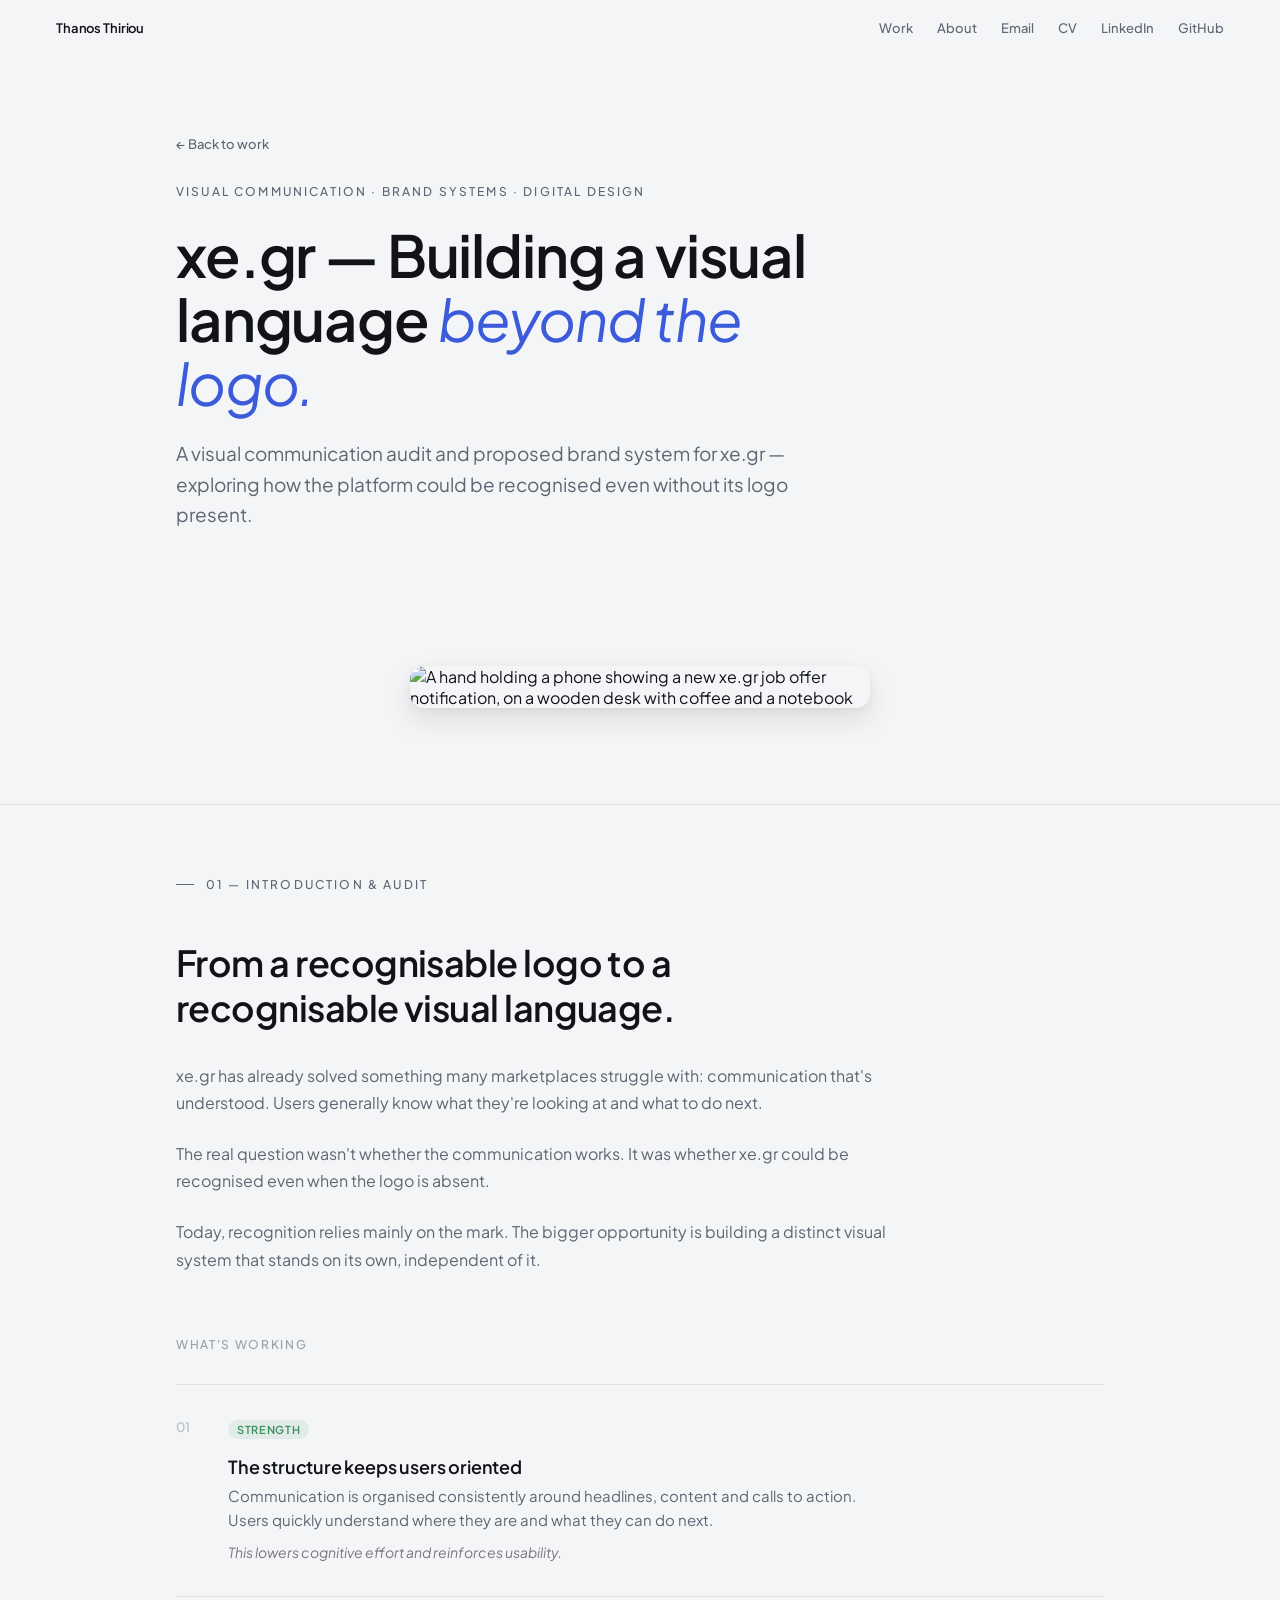
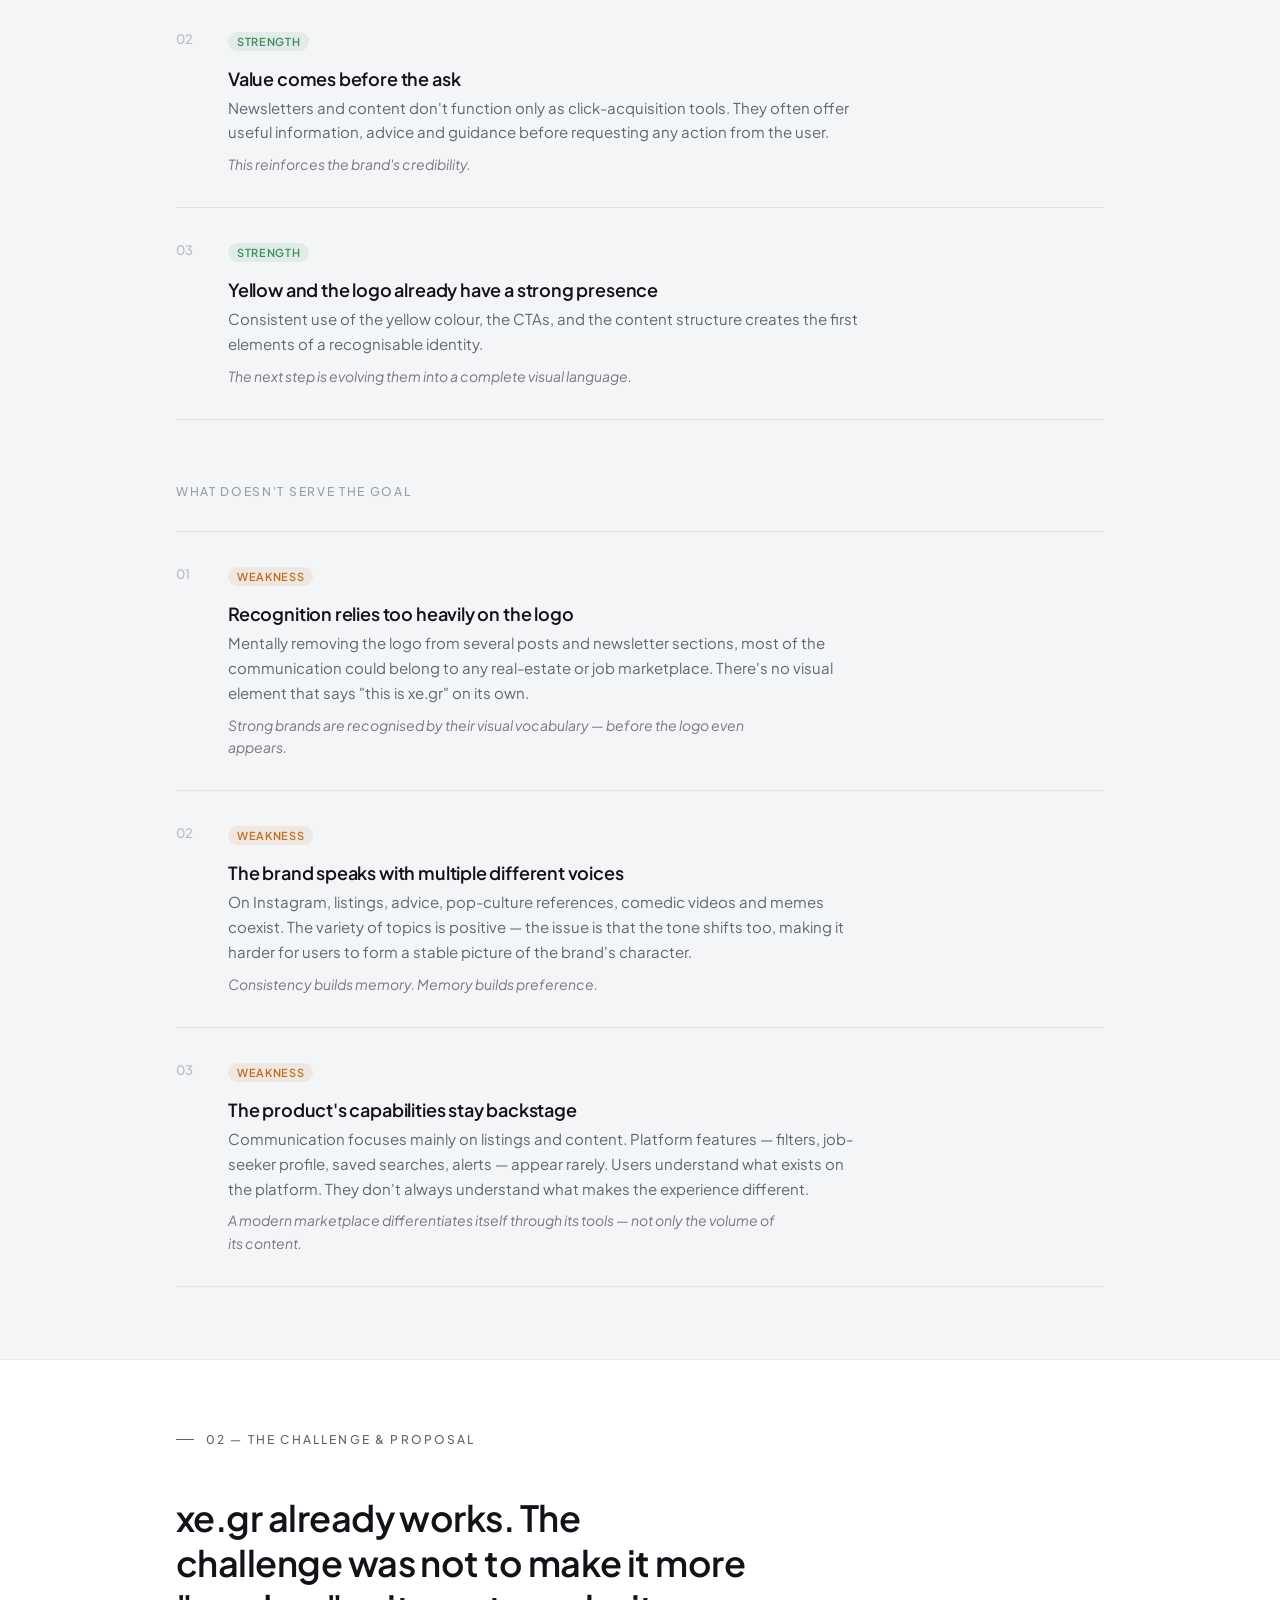
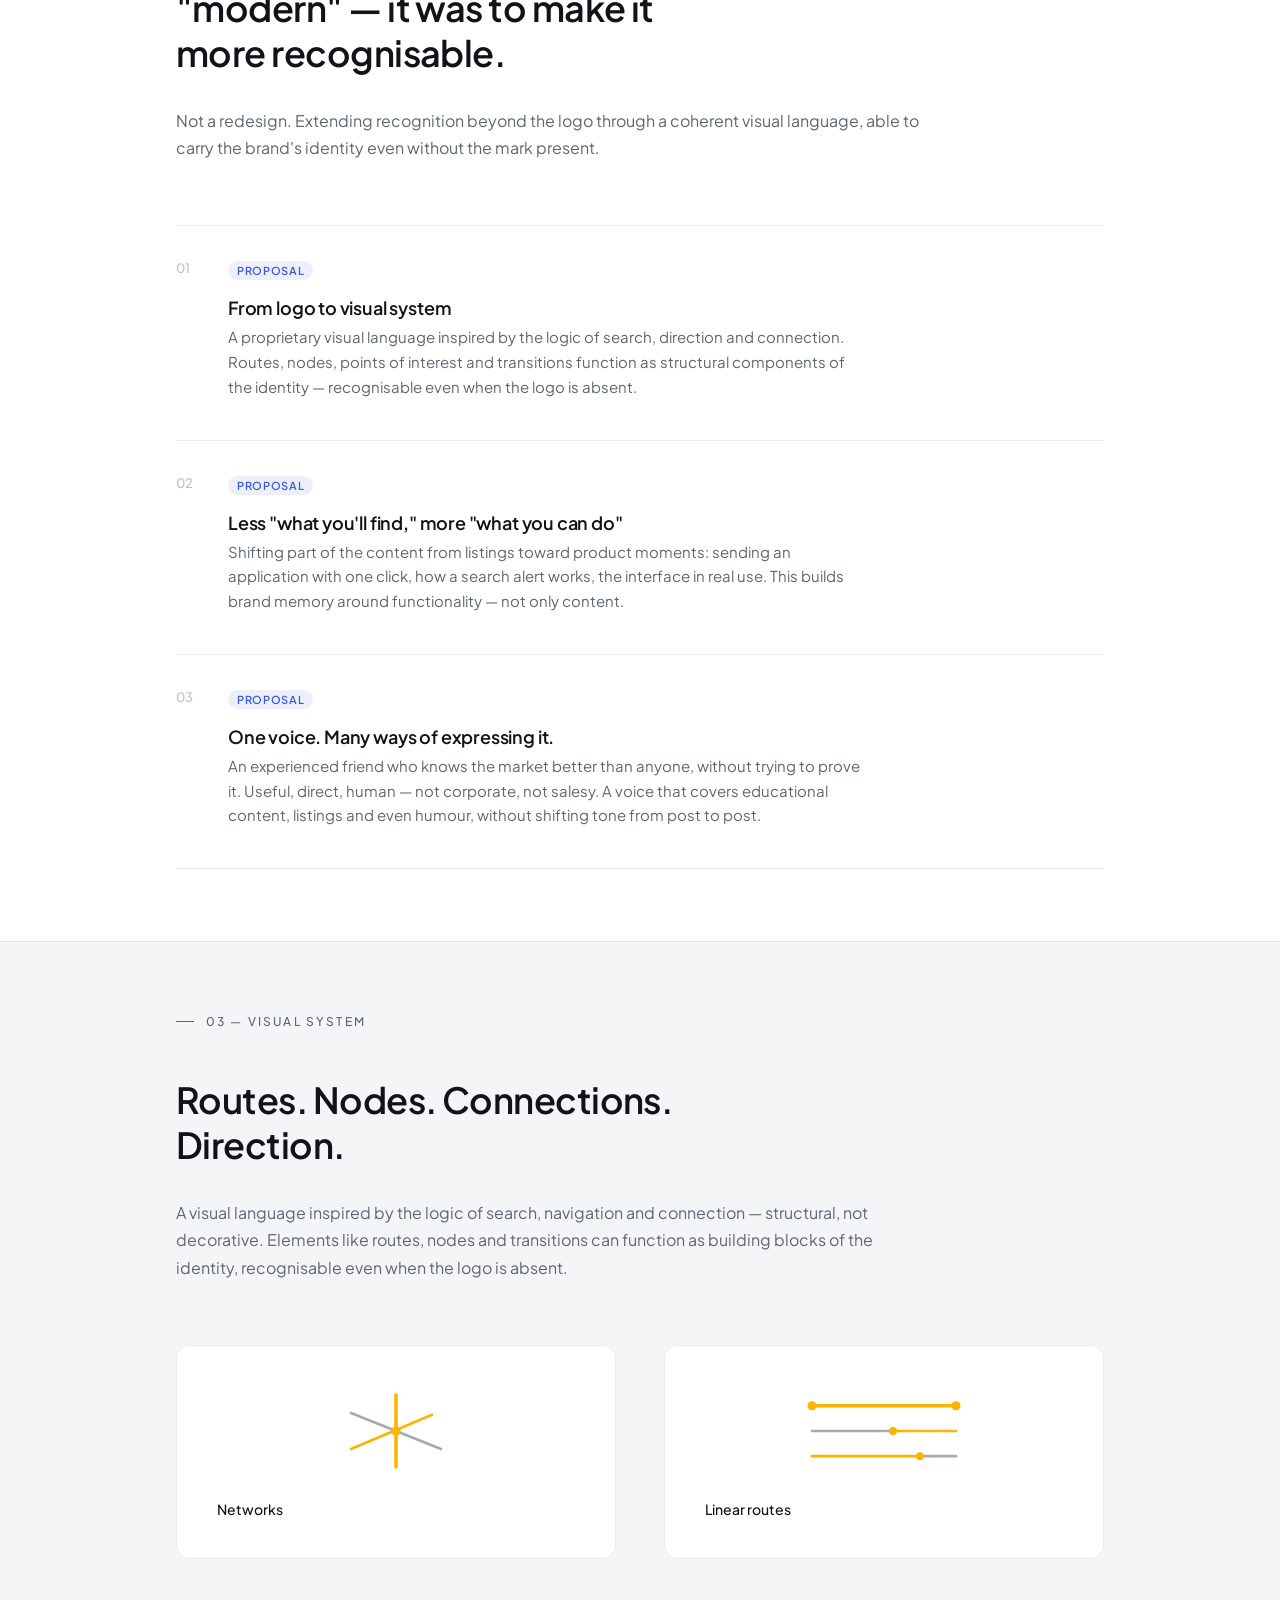
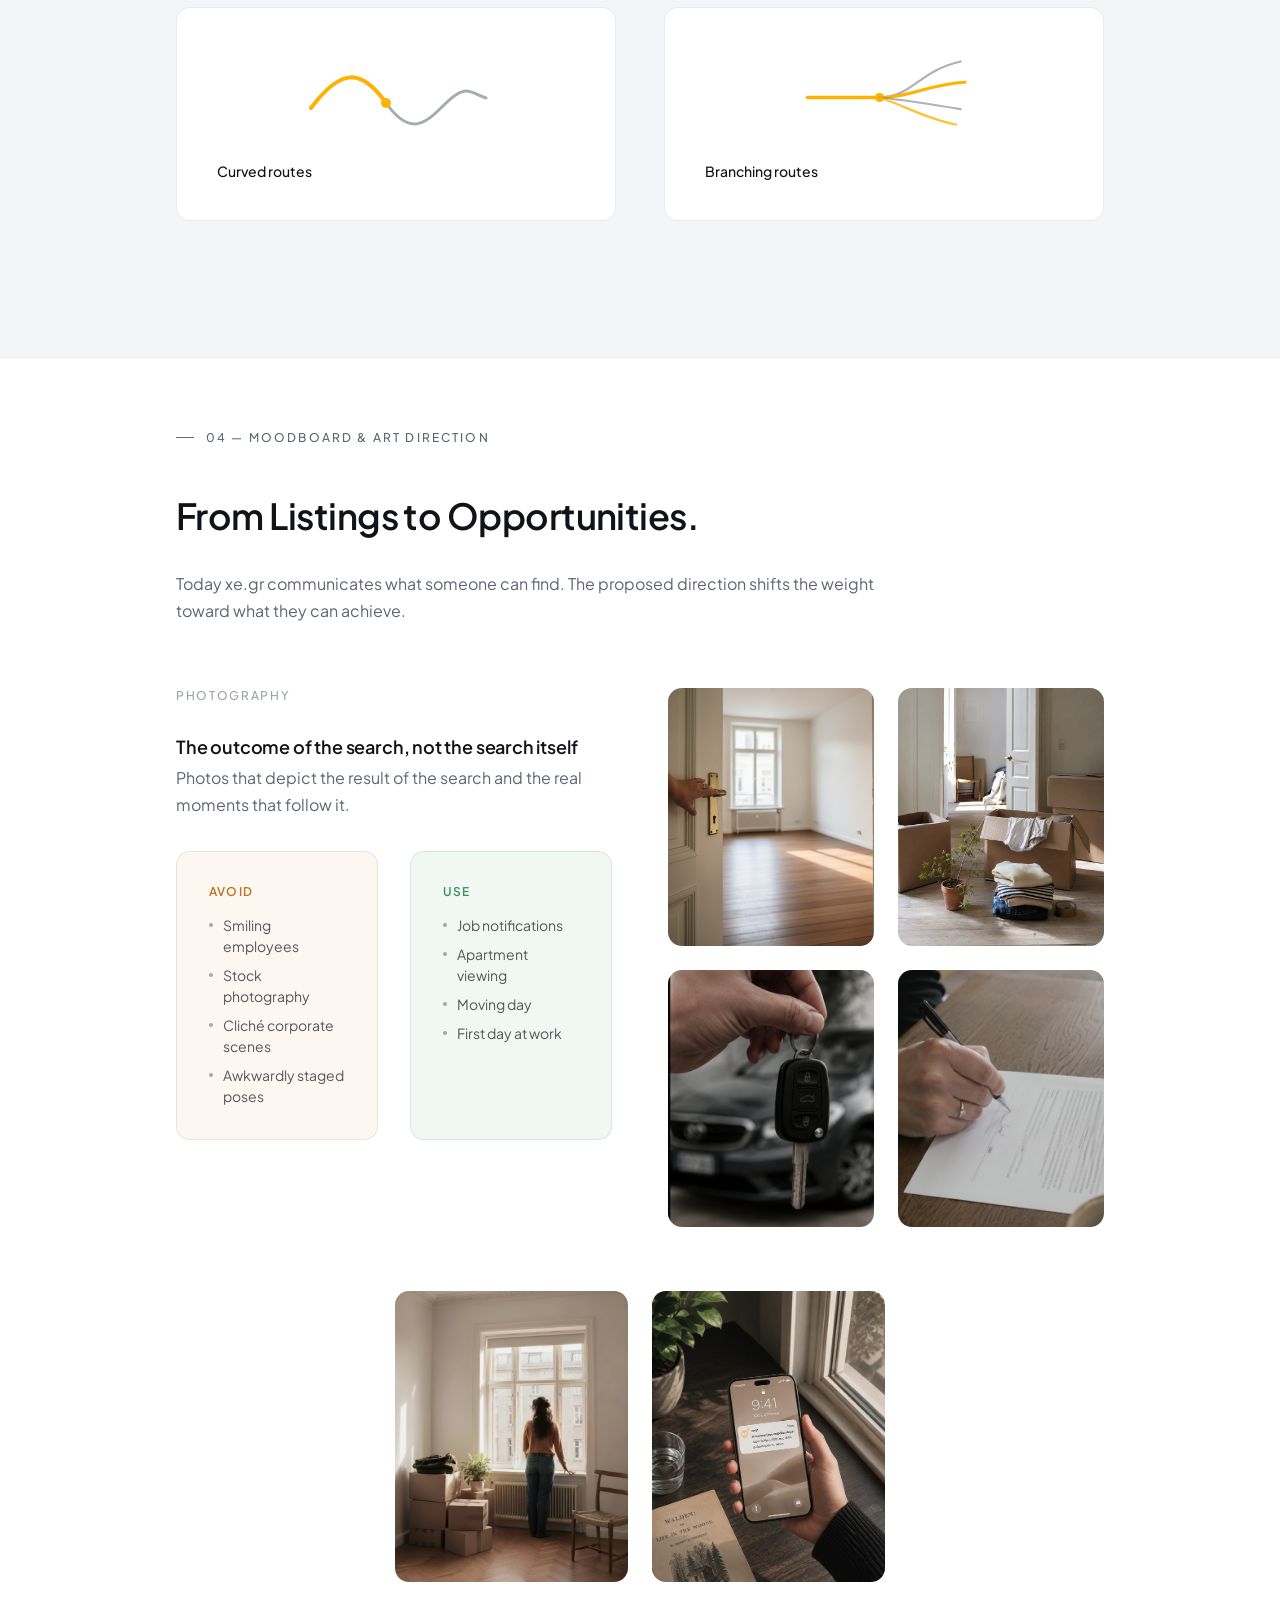
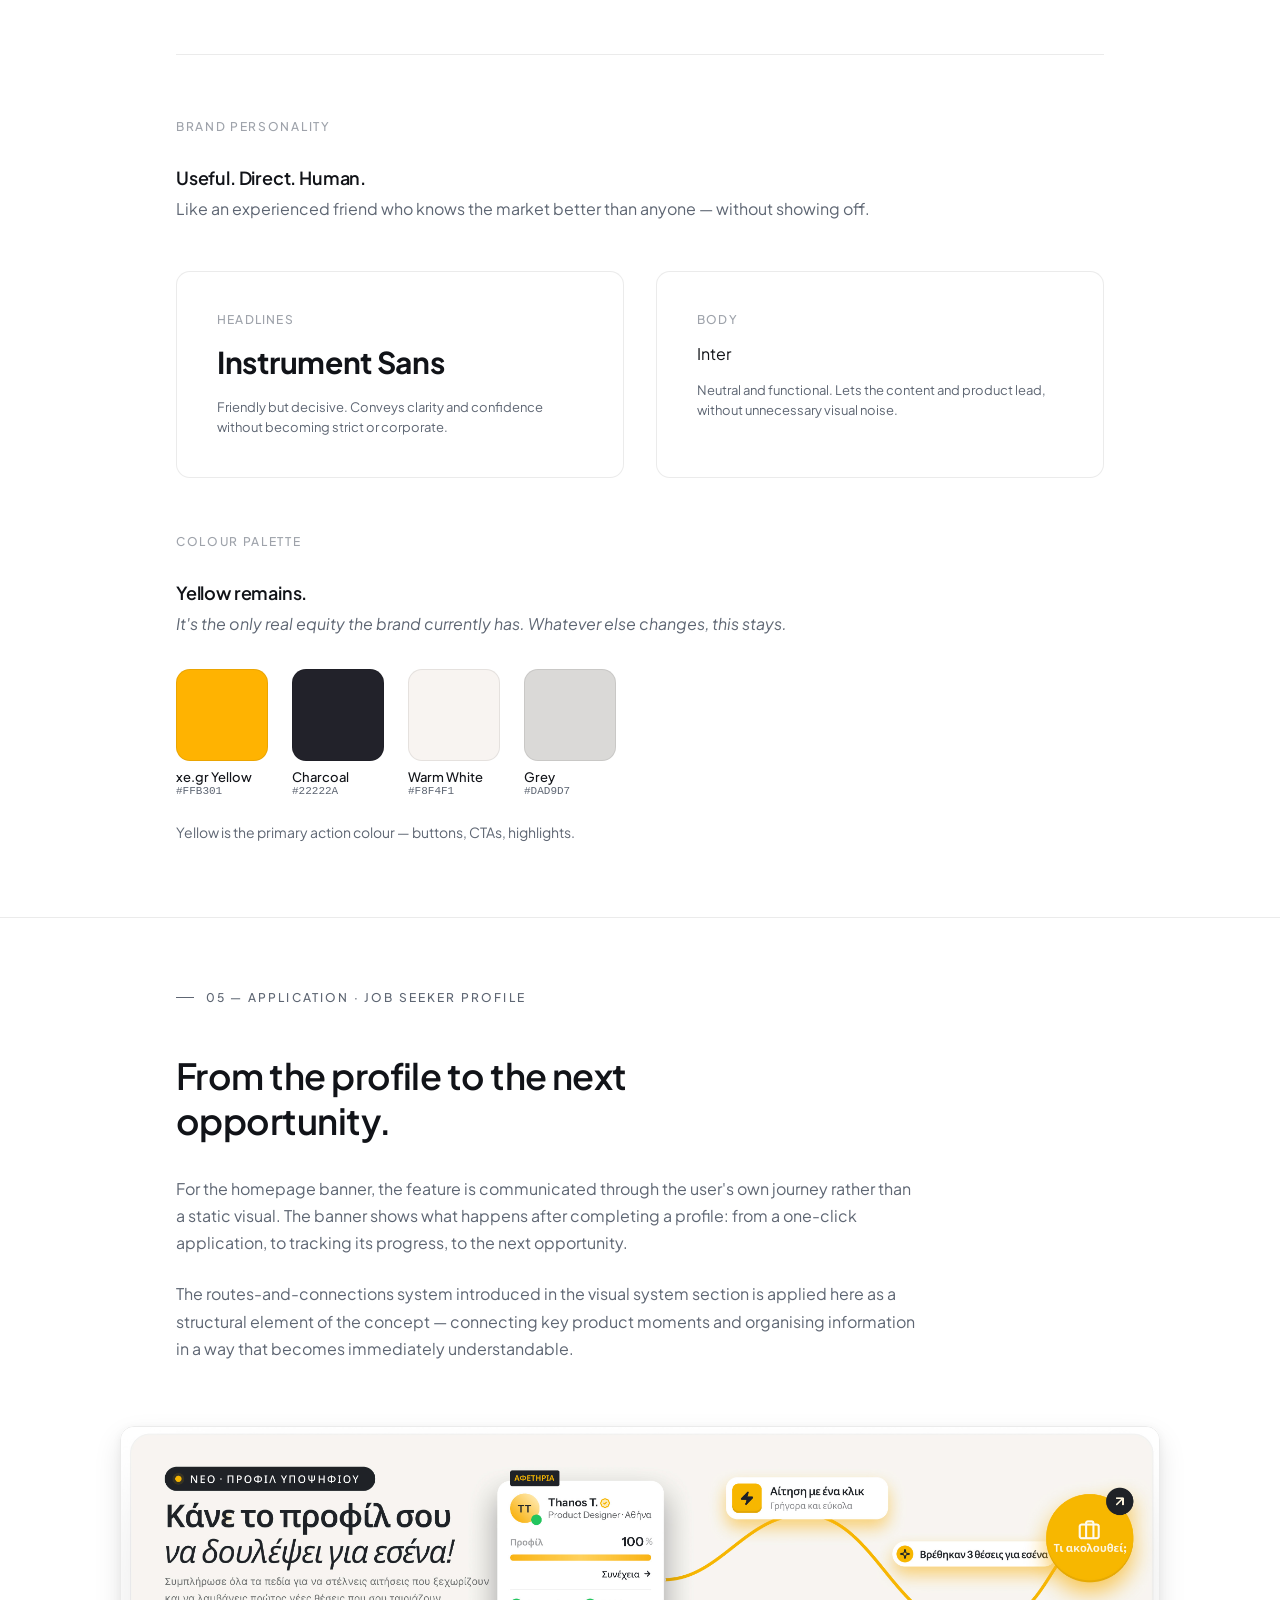
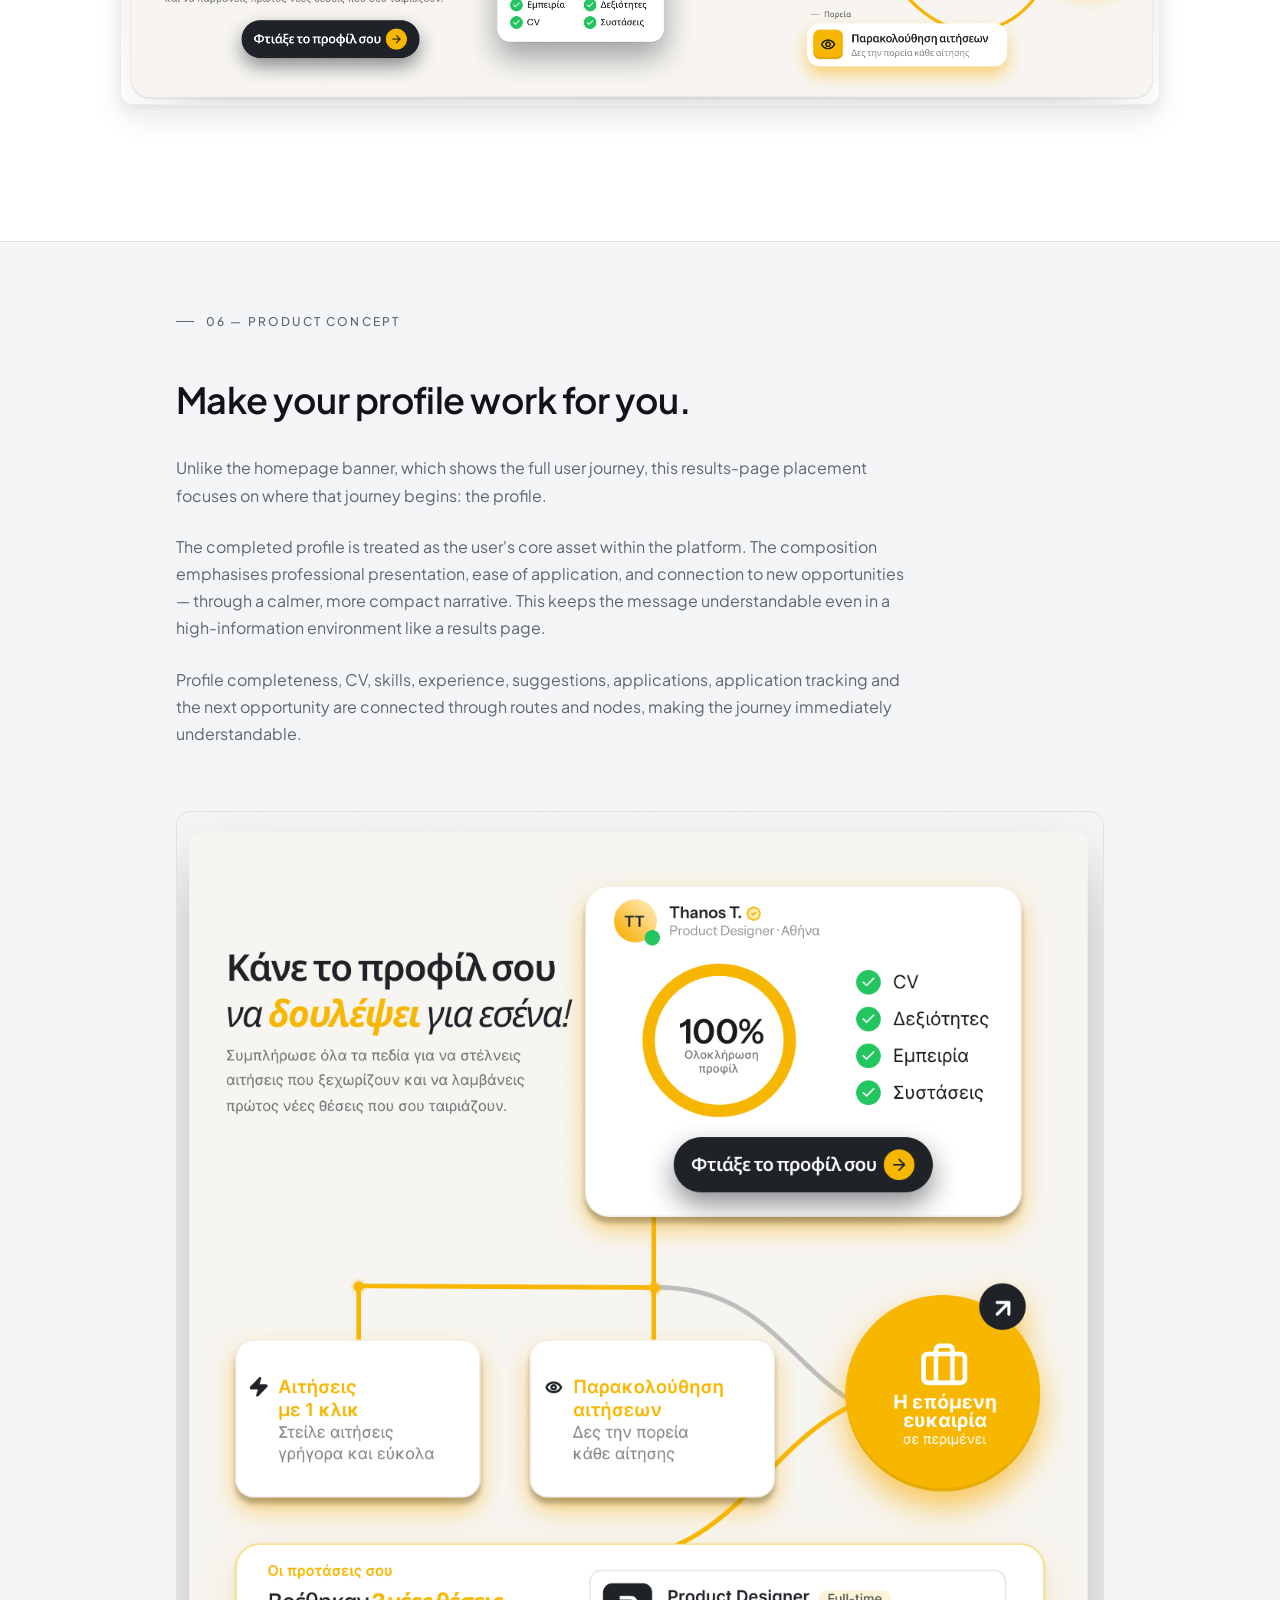
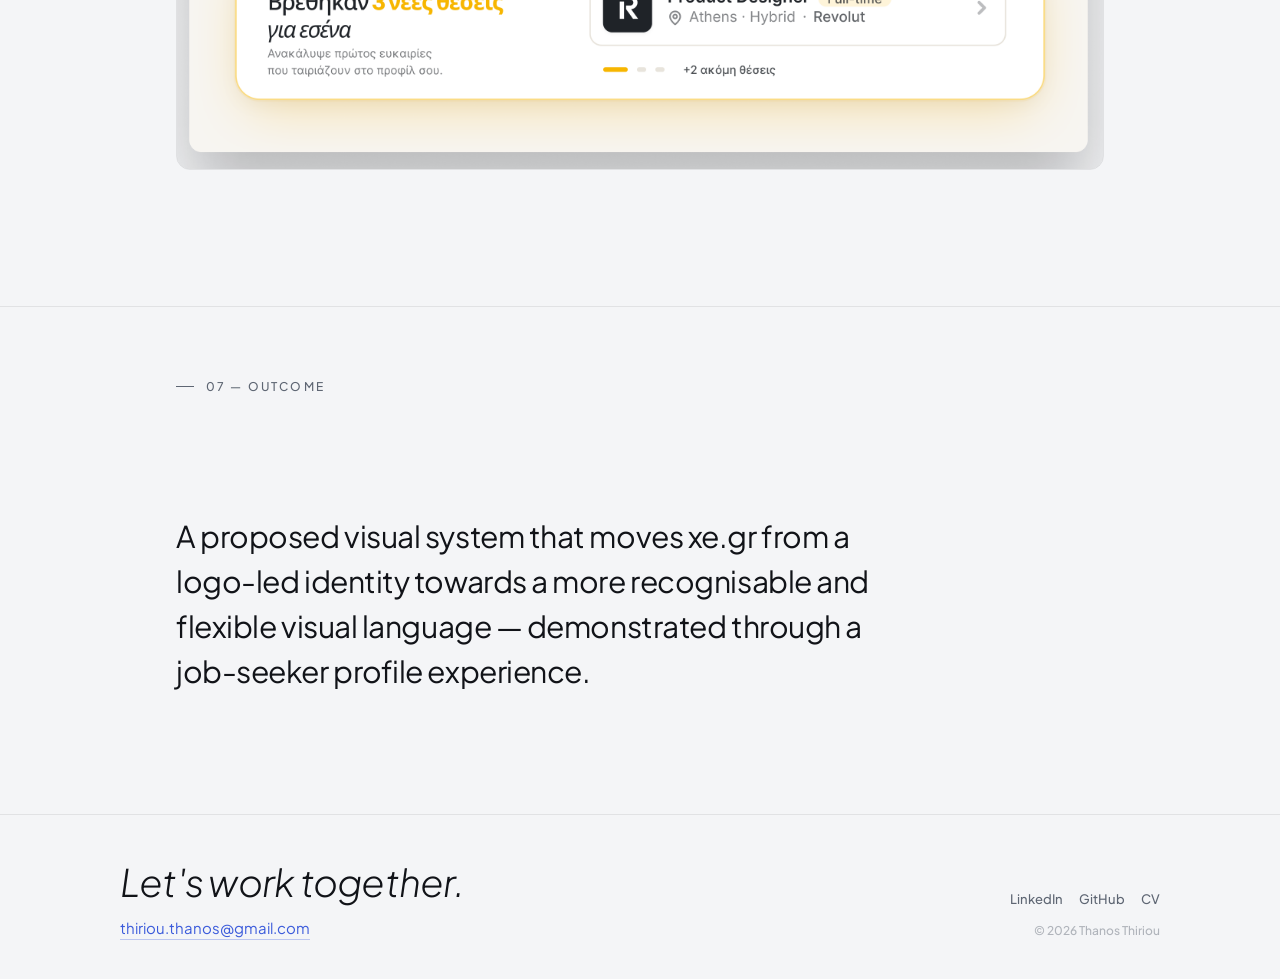
==== commit 43c5a270: "Revise challenge section and remove proposals Updated the section title and improved the wording for" ====
--- a/xe-gr.html
+++ b/xe-gr.html
@@ -122,13 +122,40 @@
   </div>
 </section>
 
-<!-- 02 — THE CHALLENGE -->
+<!-- 02 — THE CHALLENGE & PROPOSAL -->
 <section class="section section-approach">
   <div class="wrap">
-    <p class="eyebrow">02 — The Challenge</p>
-    <div class="r">
+    <p class="eyebrow">02 — The Challenge &amp; Proposal</p>
+    <div class="sec-lede r">
       <h2 class="sec-headline">xe.gr already works. The challenge was not to make it more "modern" — it was to make it more recognisable.</h2>
-      <p class="sec-body">The goal wasn't a redesign. It was extending recognition beyond the logo through a coherent visual language — one able to carry the brand's identity even without the mark present.</p>
+      <p class="sec-body">Not a redesign. Extending recognition beyond the logo through a coherent visual language, able to carry the brand's identity even without the mark present.</p>
+    </div>
+
+    <div class="audit-list r d1">
+      <div class="audit-item">
+        <span class="audit-num">01</span>
+        <div>
+          <span class="audit-tag is-proposal">Proposal</span>
+          <h3 class="audit-title">From logo to visual system</h3>
+          <p class="audit-desc">A proprietary visual language inspired by the logic of search, direction and connection. Routes, nodes, points of interest and transitions function as structural components of the identity — recognisable even when the logo is absent.</p>
+        </div>
+      </div>
+      <div class="audit-item">
+        <span class="audit-num">02</span>
+        <div>
+          <span class="audit-tag is-proposal">Proposal</span>
+          <h3 class="audit-title">Less "what you'll find," more "what you can do"</h3>
+          <p class="audit-desc">Shifting part of the content from listings toward product moments: sending an application with one click, how a search alert works, the interface in real use. This builds brand memory around functionality — not only content.</p>
+        </div>
+      </div>
+      <div class="audit-item">
+        <span class="audit-num">03</span>
+        <div>
+          <span class="audit-tag is-proposal">Proposal</span>
+          <h3 class="audit-title">One voice. Many ways of expressing it.</h3>
+          <p class="audit-desc">An experienced friend who knows the market better than anyone, without trying to prove it. Useful, direct, human — not corporate, not salesy. A voice that covers educational content, listings and even humour, without shifting tone from post to post.</p>
+        </div>
+      </div>
     </div>
   </div>
 </section>
@@ -237,7 +264,7 @@
       <img src="assets/xe-gr/photo-lifestyle-window.jpg" alt="A hand holding a phone showing a confirmed viewing appointment, by a sunlit window">
     </div>
 
-    <div class="r" style="margin-bottom: var(--sp-6);">
+    <div class="r" style="margin: var(--sp-9) 0 var(--sp-6); padding-top: var(--sp-8); border-top: 1px solid var(--rule);">
       <p class="audit-group-label">Brand Personality</p>
       <h3 class="audit-title">Useful. Direct. Human.</h3>
       <p class="sec-body">Like an experienced friend who knows the market better than anyone — without showing off.</p>
@@ -284,50 +311,6 @@
       </div>
       <p class="sec-body" style="font-size:14px;">Yellow is the primary action colour — buttons, CTAs, highlights.</p>
     </div>
-  </div>
-</section>
-
-<!-- PROPOSALS -->
-<section class="section">
-  <div class="wrap">
-    <p class="eyebrow">Proposals &amp; Vision</p>
-    <div class="sec-lede r">
-      <h2 class="sec-headline">xe.gr doesn't need to become more "modern". It needs to become more recognisably itself.</h2>
-    </div>
-
-    <div class="audit-list r d1">
-      <div class="audit-item">
-        <span class="audit-num">01</span>
-        <div>
-          <span class="audit-tag is-proposal">Proposal</span>
-          <h3 class="audit-title">From logo to visual system</h3>
-          <p class="audit-desc">Developing a proprietary visual language inspired by the logic of search, direction and connection. Elements like routes, nodes, points of interest and transitions can function as structural components of the identity — recognisable even when the logo is absent.</p>
-        </div>
-      </div>
-      <div class="audit-item">
-        <span class="audit-num">02</span>
-        <div>
-          <span class="audit-tag is-proposal">Proposal</span>
-          <h3 class="audit-title">Less "what you'll find," more "what you can do"</h3>
-          <p class="audit-desc">Shifting part of the content from listings toward product moments: how easy it is to send an application with one click, how a search alert works, what the interface looks like in real use. This builds brand memory around functionality — not only around content.</p>
-        </div>
-      </div>
-      <div class="audit-item">
-        <span class="audit-num">03</span>
-        <div>
-          <span class="audit-tag is-proposal">Proposal</span>
-          <h3 class="audit-title">One voice. Many ways of expressing it.</h3>
-          <p class="audit-desc">A personality that fits: an experienced friend who knows the market better than anyone, without trying to prove it. Useful, direct, human — not corporate, not salesy. This voice can cover educational content, listings and even humour, without the tone shifting from post to post.</p>
-        </div>
-      </div>
-    </div>
-
-    <p class="pull-lines r d2">
-      xe.gr's current communication <strong>works</strong>.<br>
-      The next step isn't to become more modern.<br>
-      It's to become more <strong>recognisable</strong>.<br>
-      <em>Not a collection of listings.</em>
-    </p>
   </div>
 </section>
 
--- a/xe-gr.css
+++ b/xe-gr.css
@@ -124,7 +124,7 @@
   margin-top: var(--sp-2); text-align: center;
 }
 .visual-block.is-wide { margin-left: calc(var(--sp-7) * -1); margin-right: calc(var(--sp-7) * -1); }
-.visual-block.is-wide img { border-radius: var(--radius-lg); }
+.visual-block.is-wide img { border-radius: var(--radius-lg); box-shadow: var(--shadow-md); }
 
 /* ─── COVER PHONE (page-opening reveal) ─── */
 .cover-phone-block {
@@ -254,6 +254,6 @@
 @media (max-width: 580px) {
   .proj-hero-title { max-width: none; }
   .sec-headline { max-width: none; }
-  .cover-phone-block img { max-width: 280px; }
+  .cover-phone-block img { max-width: 380px; }
   .photo-grid, .photo-pair-row { grid-template-columns: 1fr; }
 }
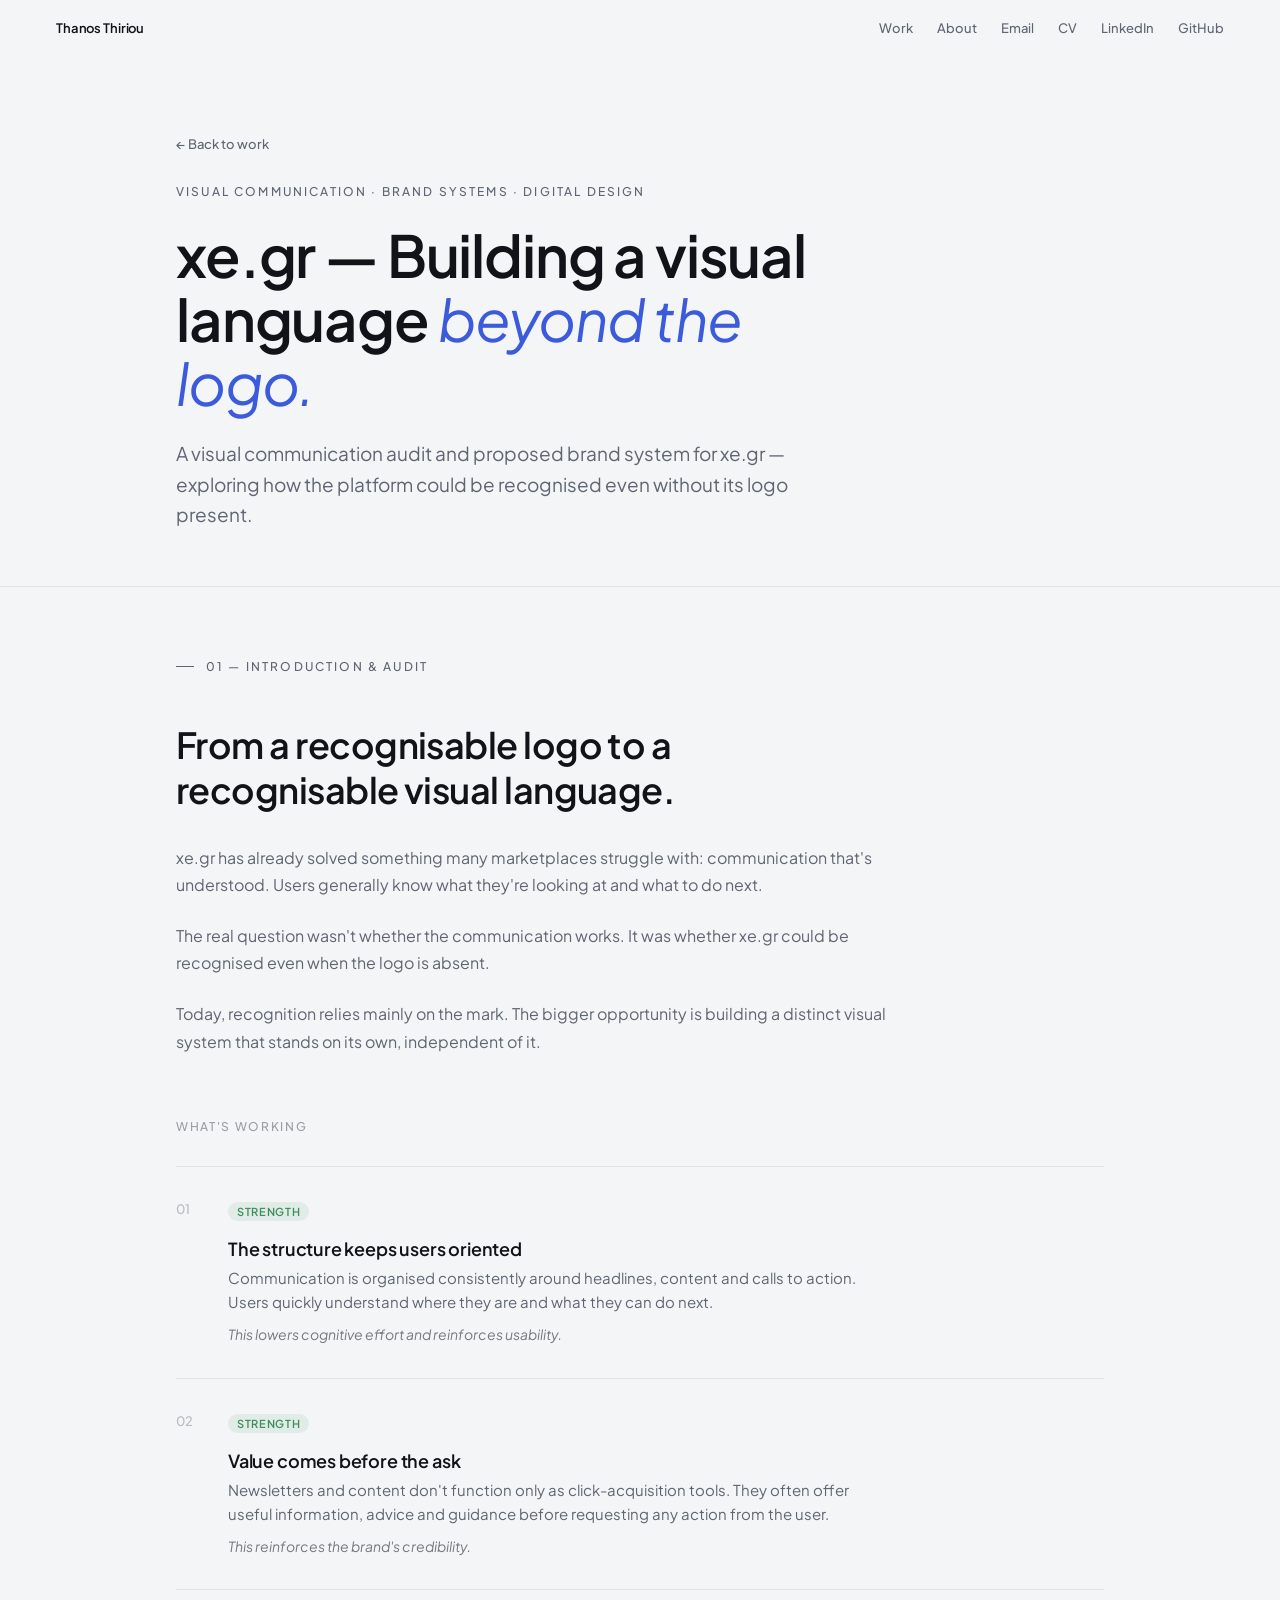
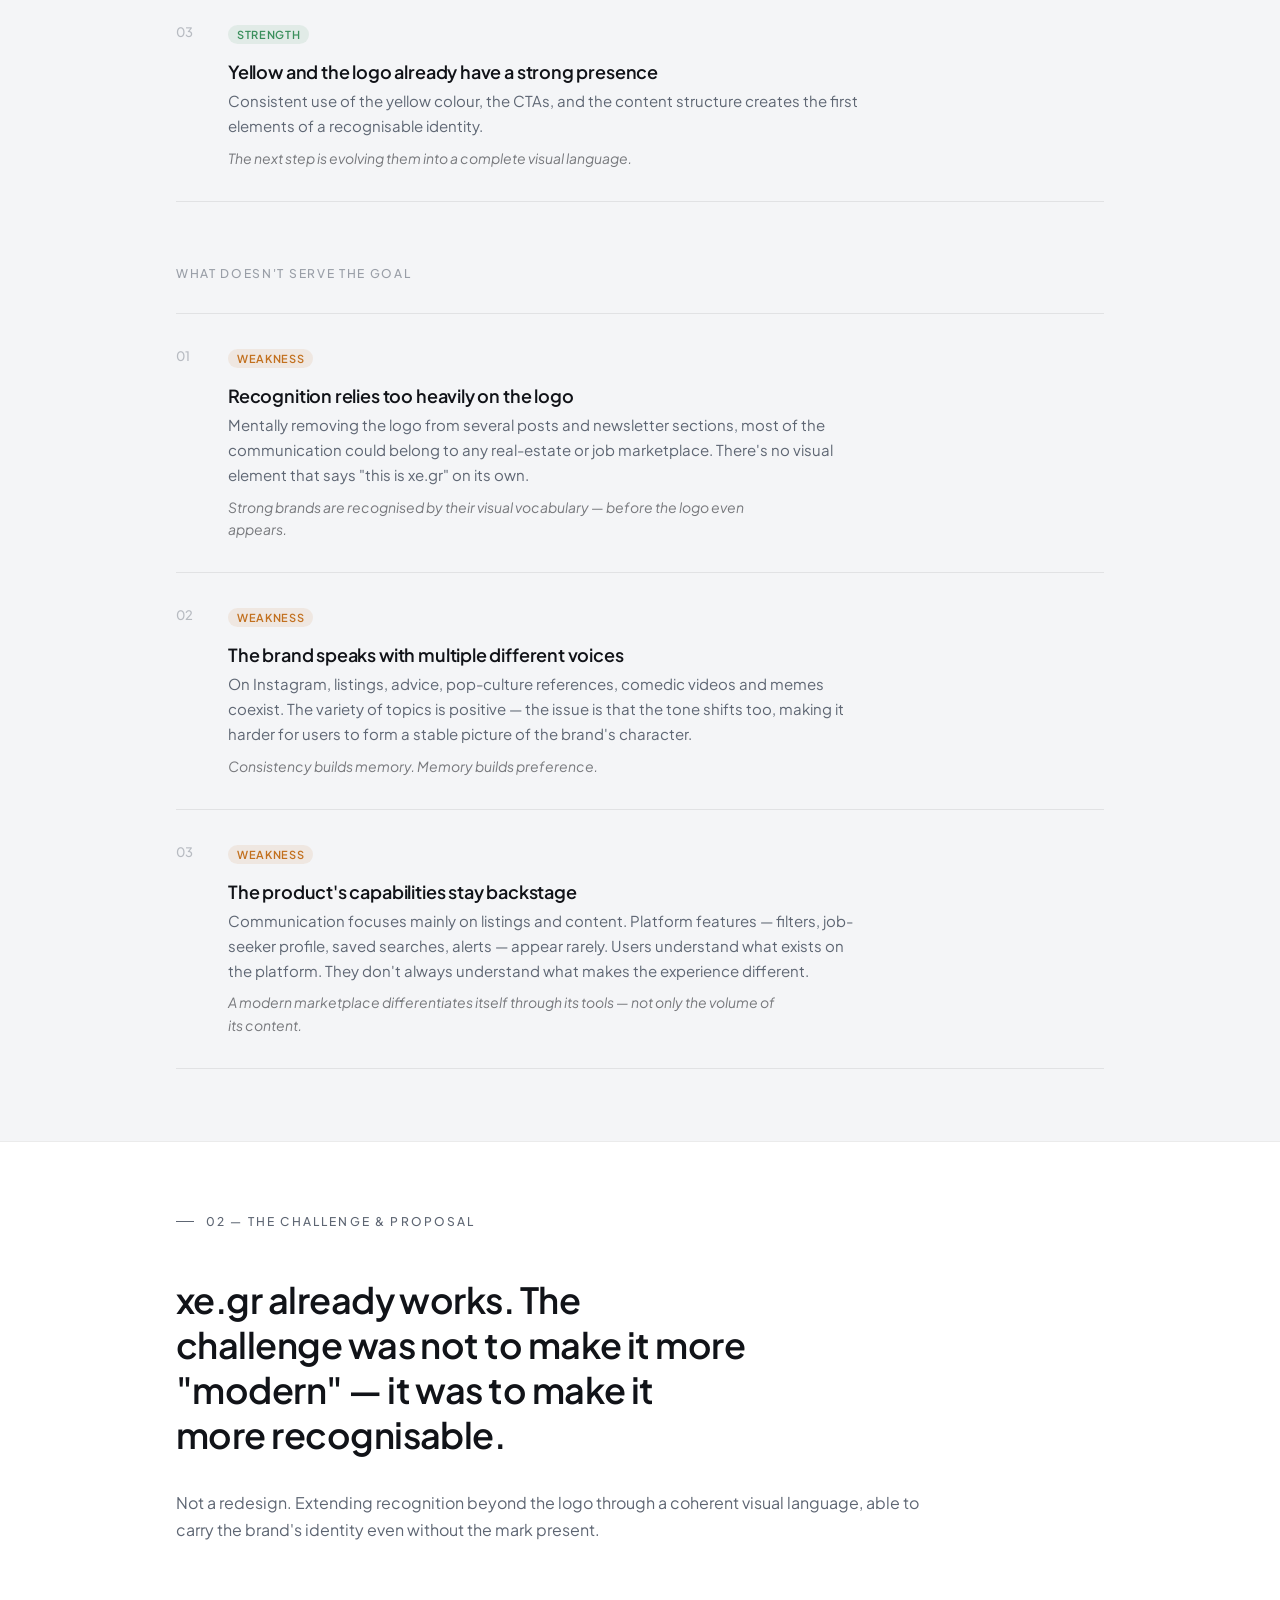
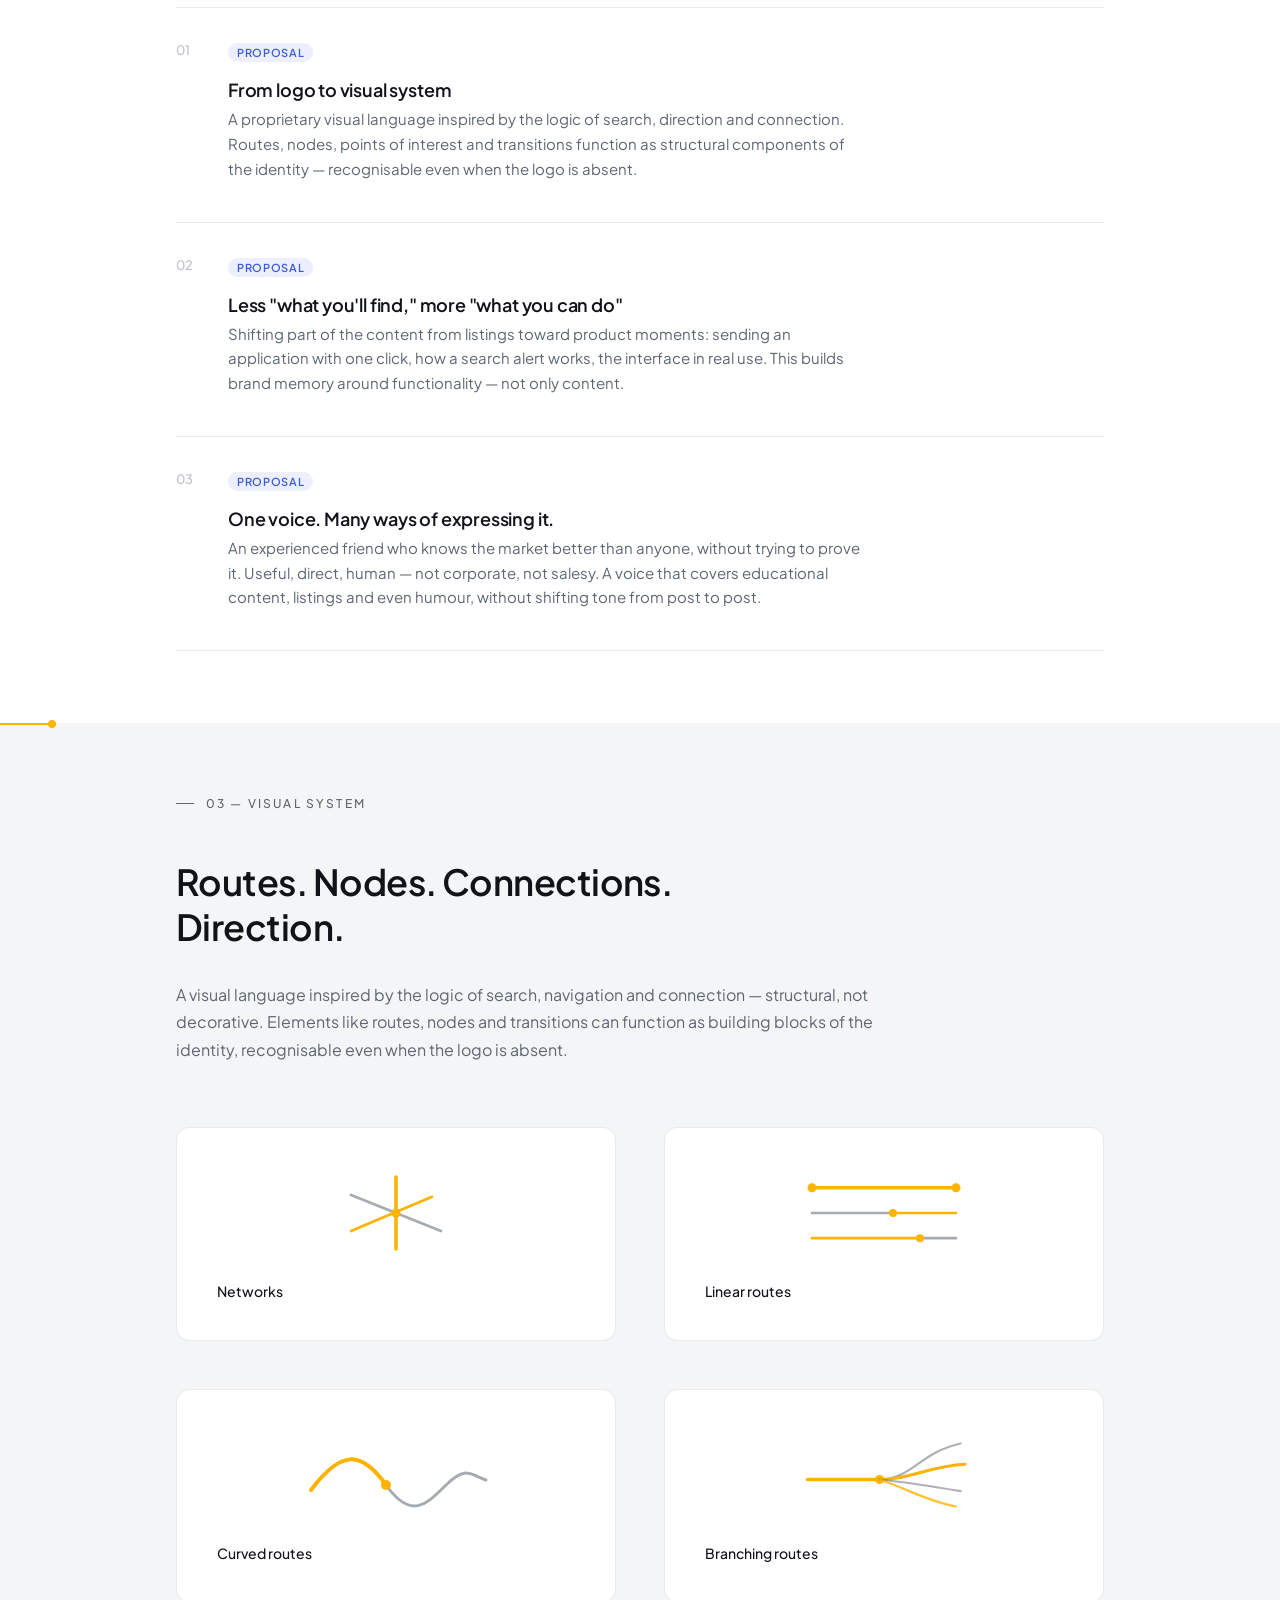
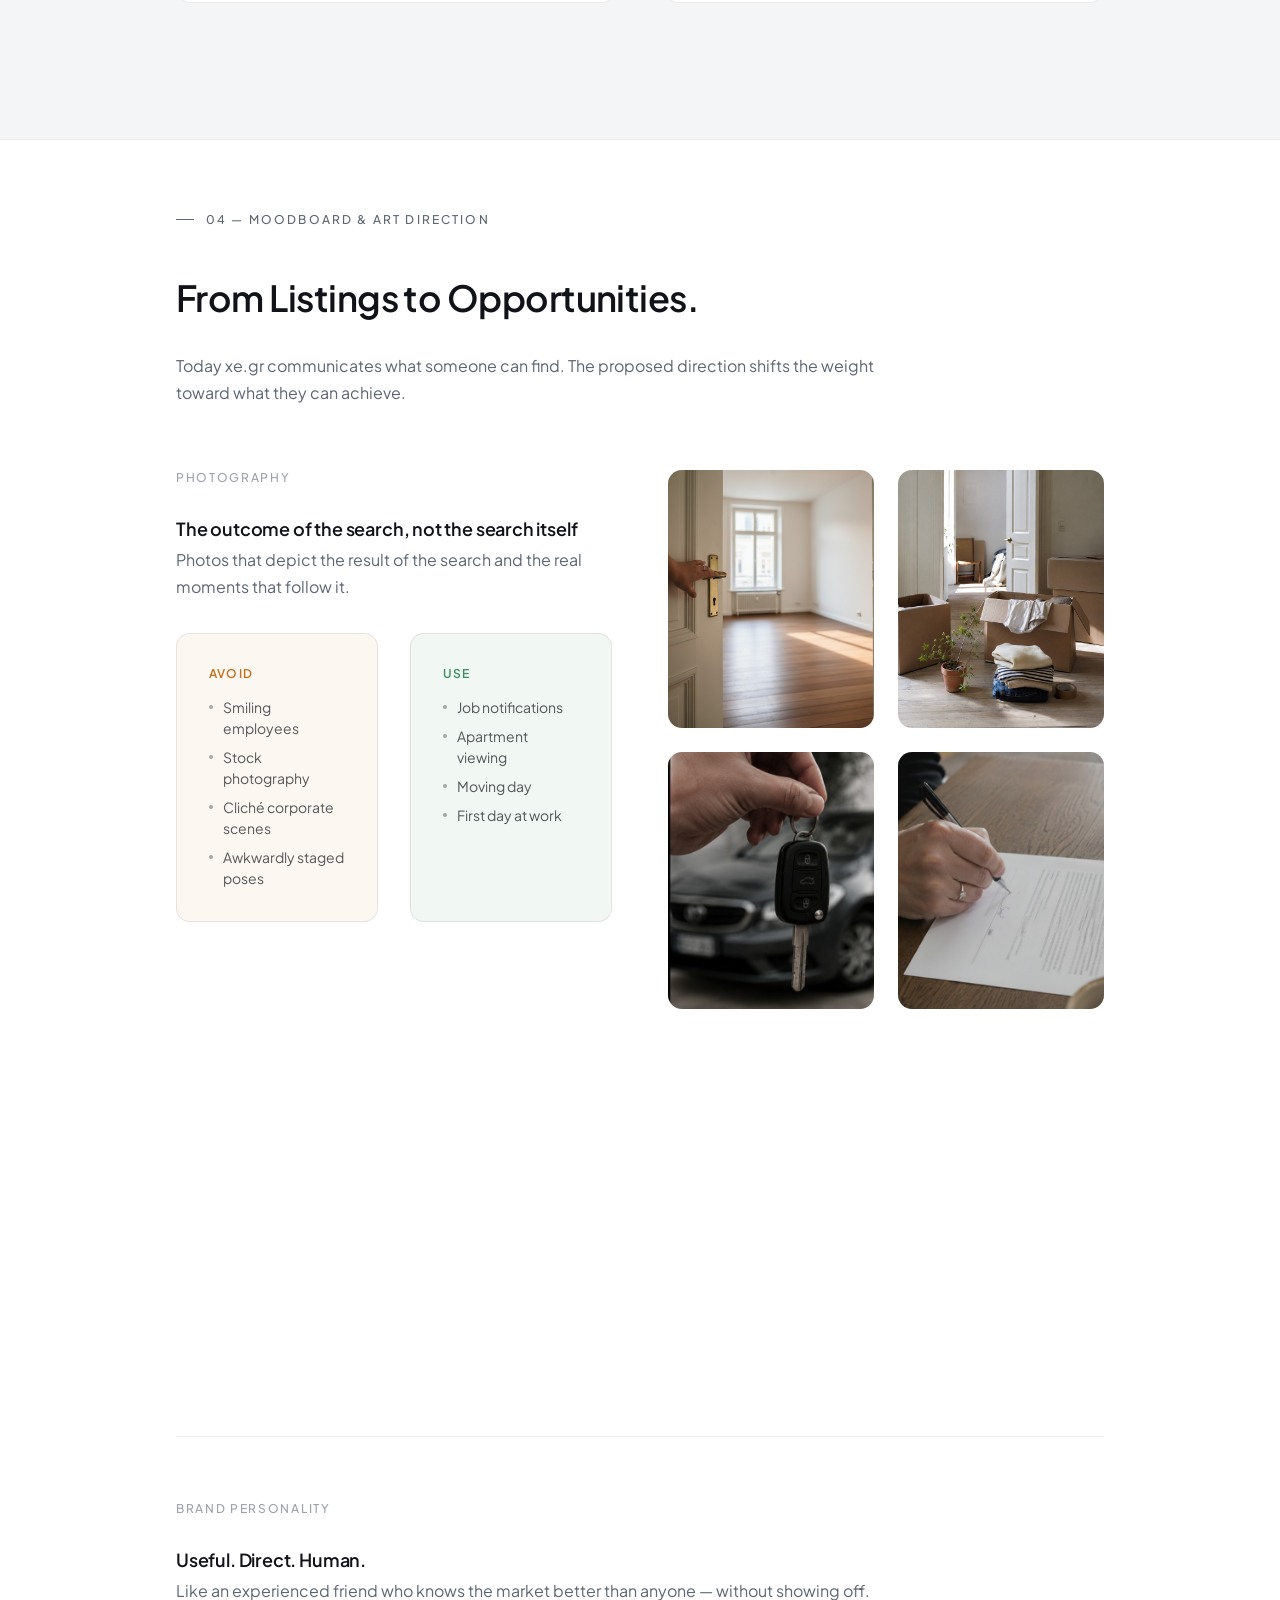
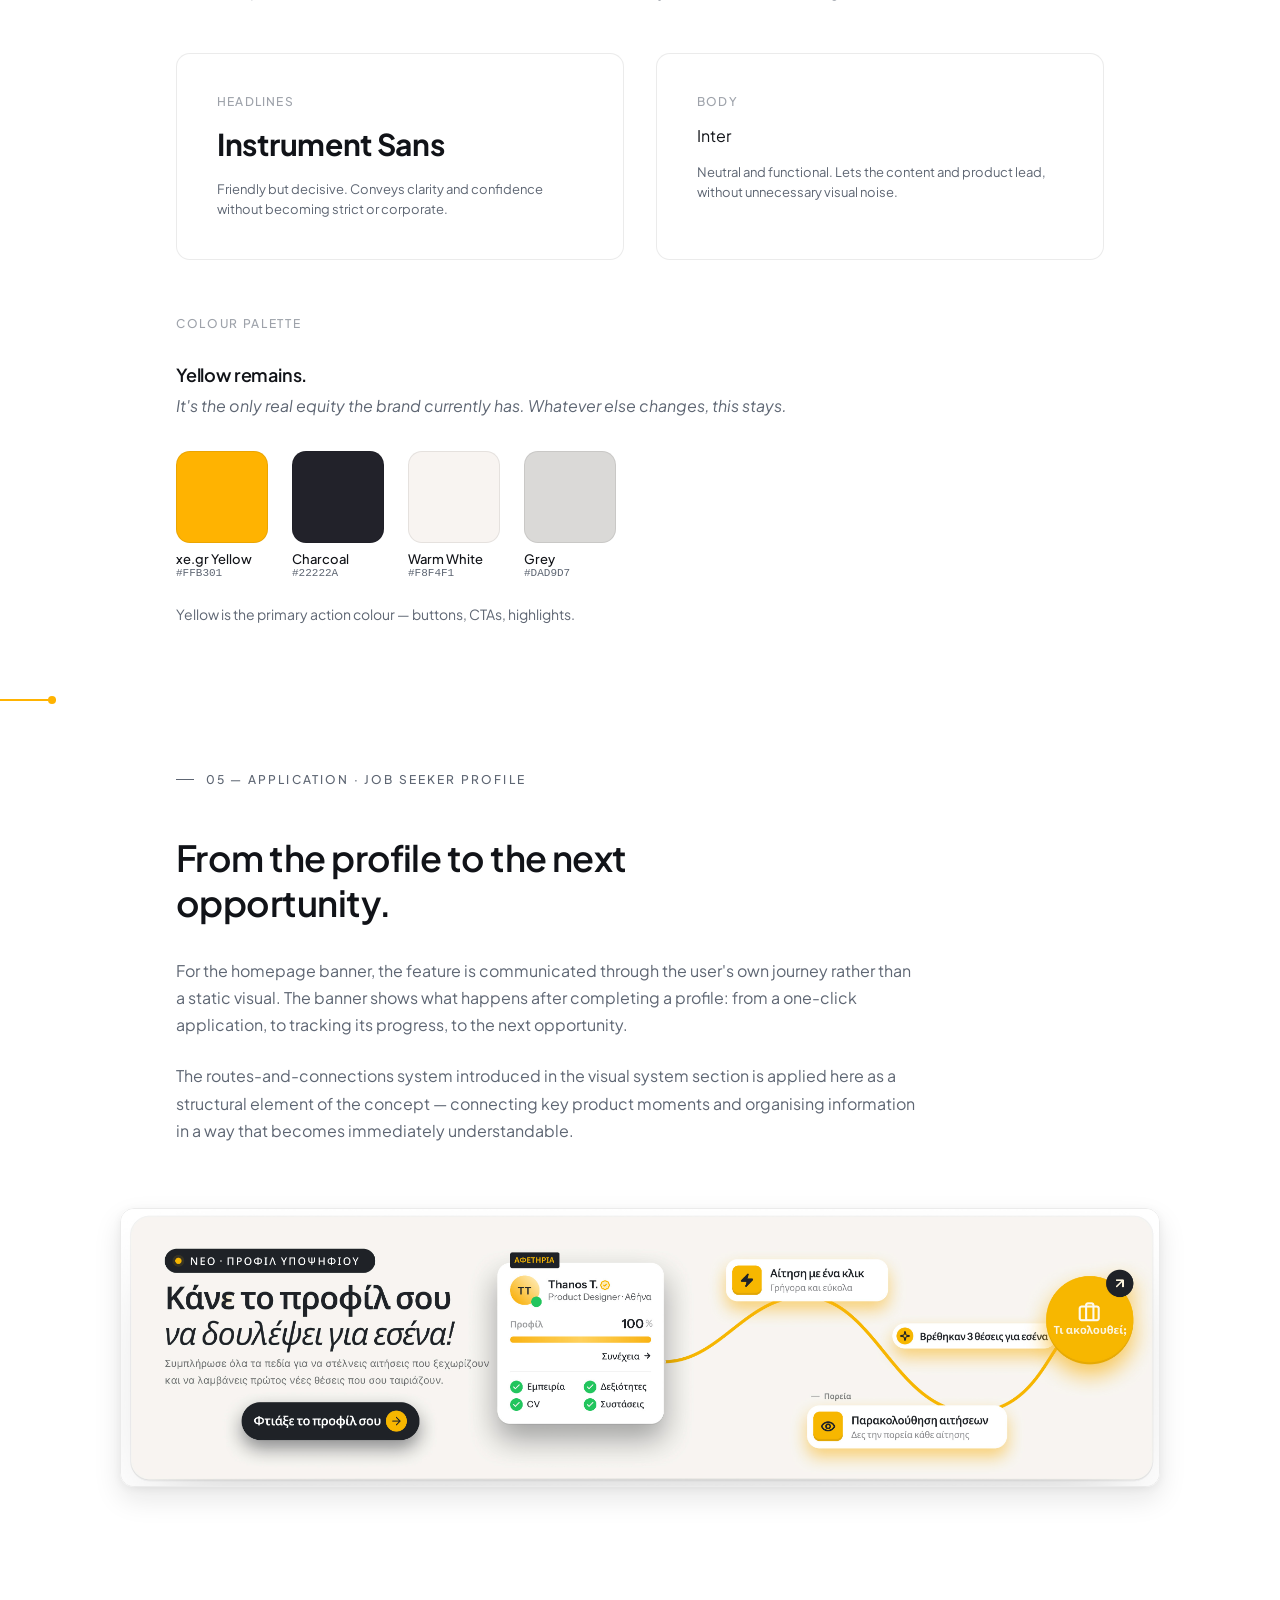
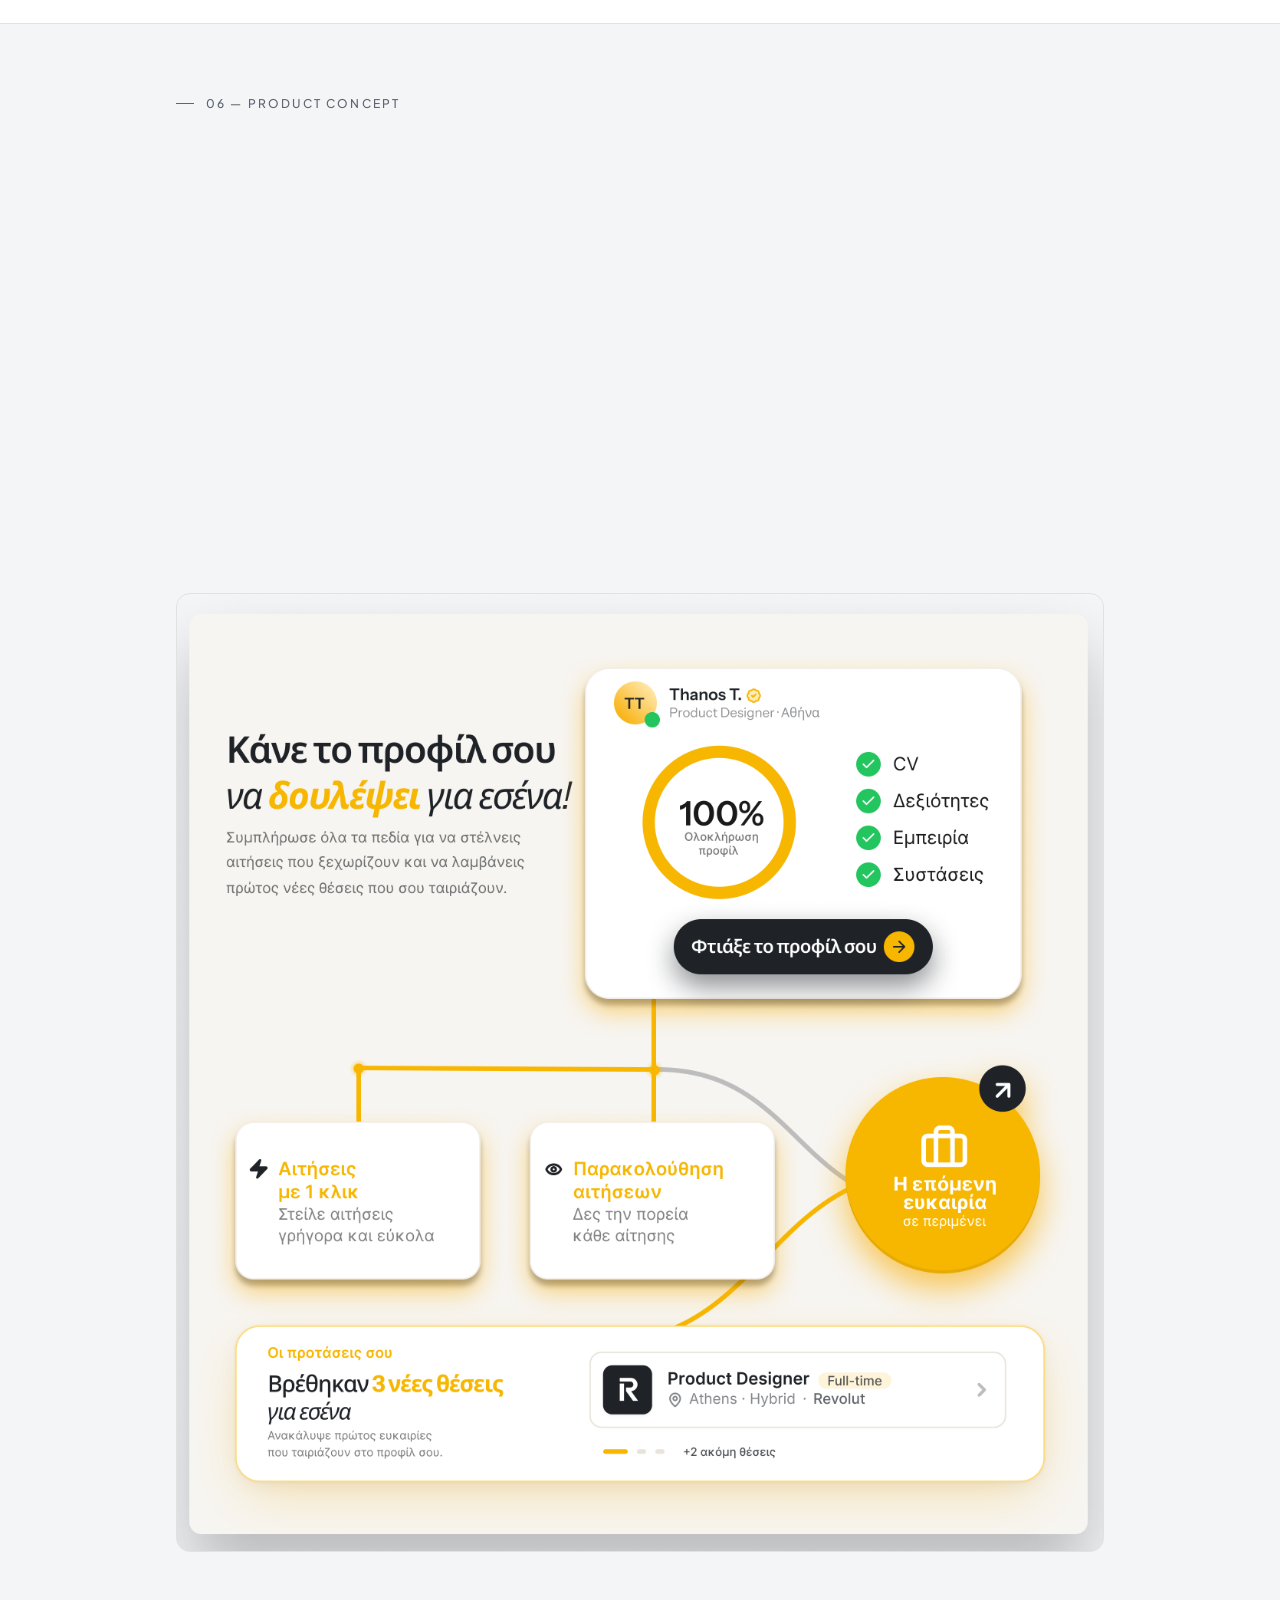
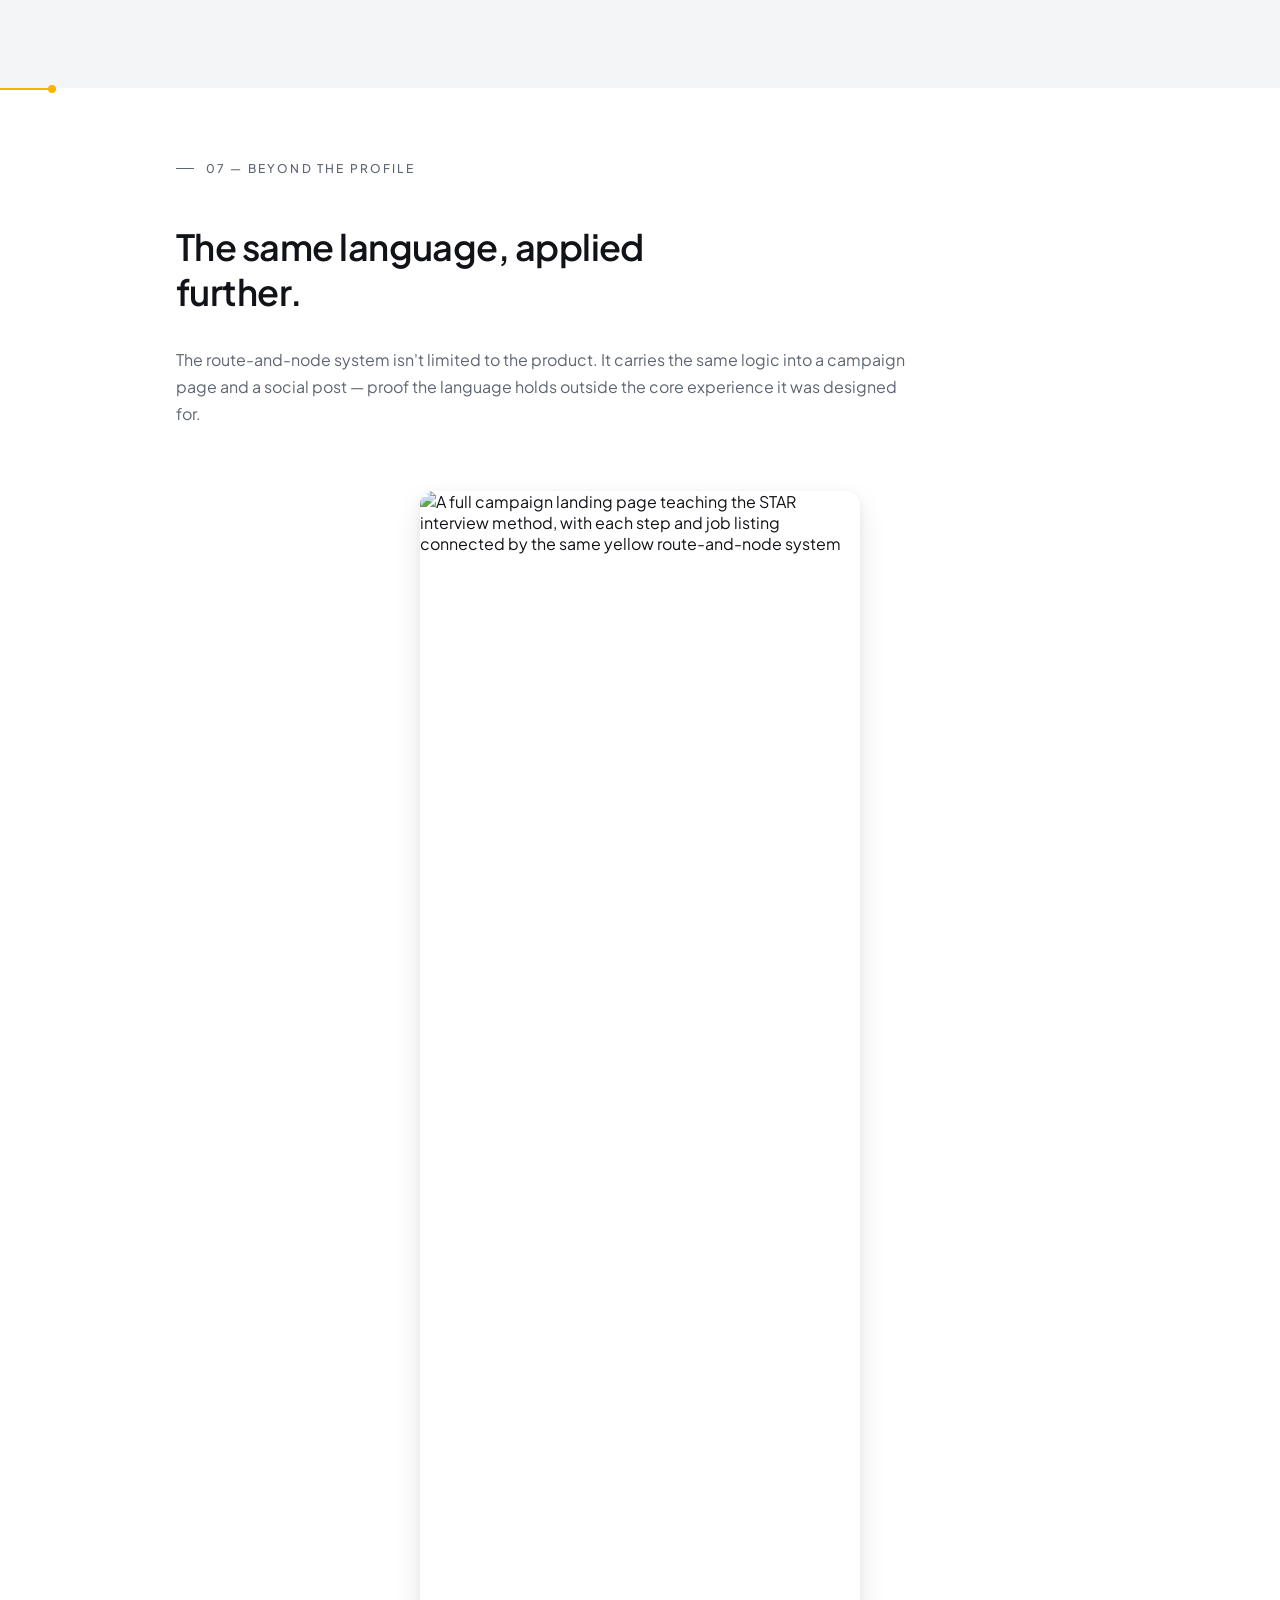
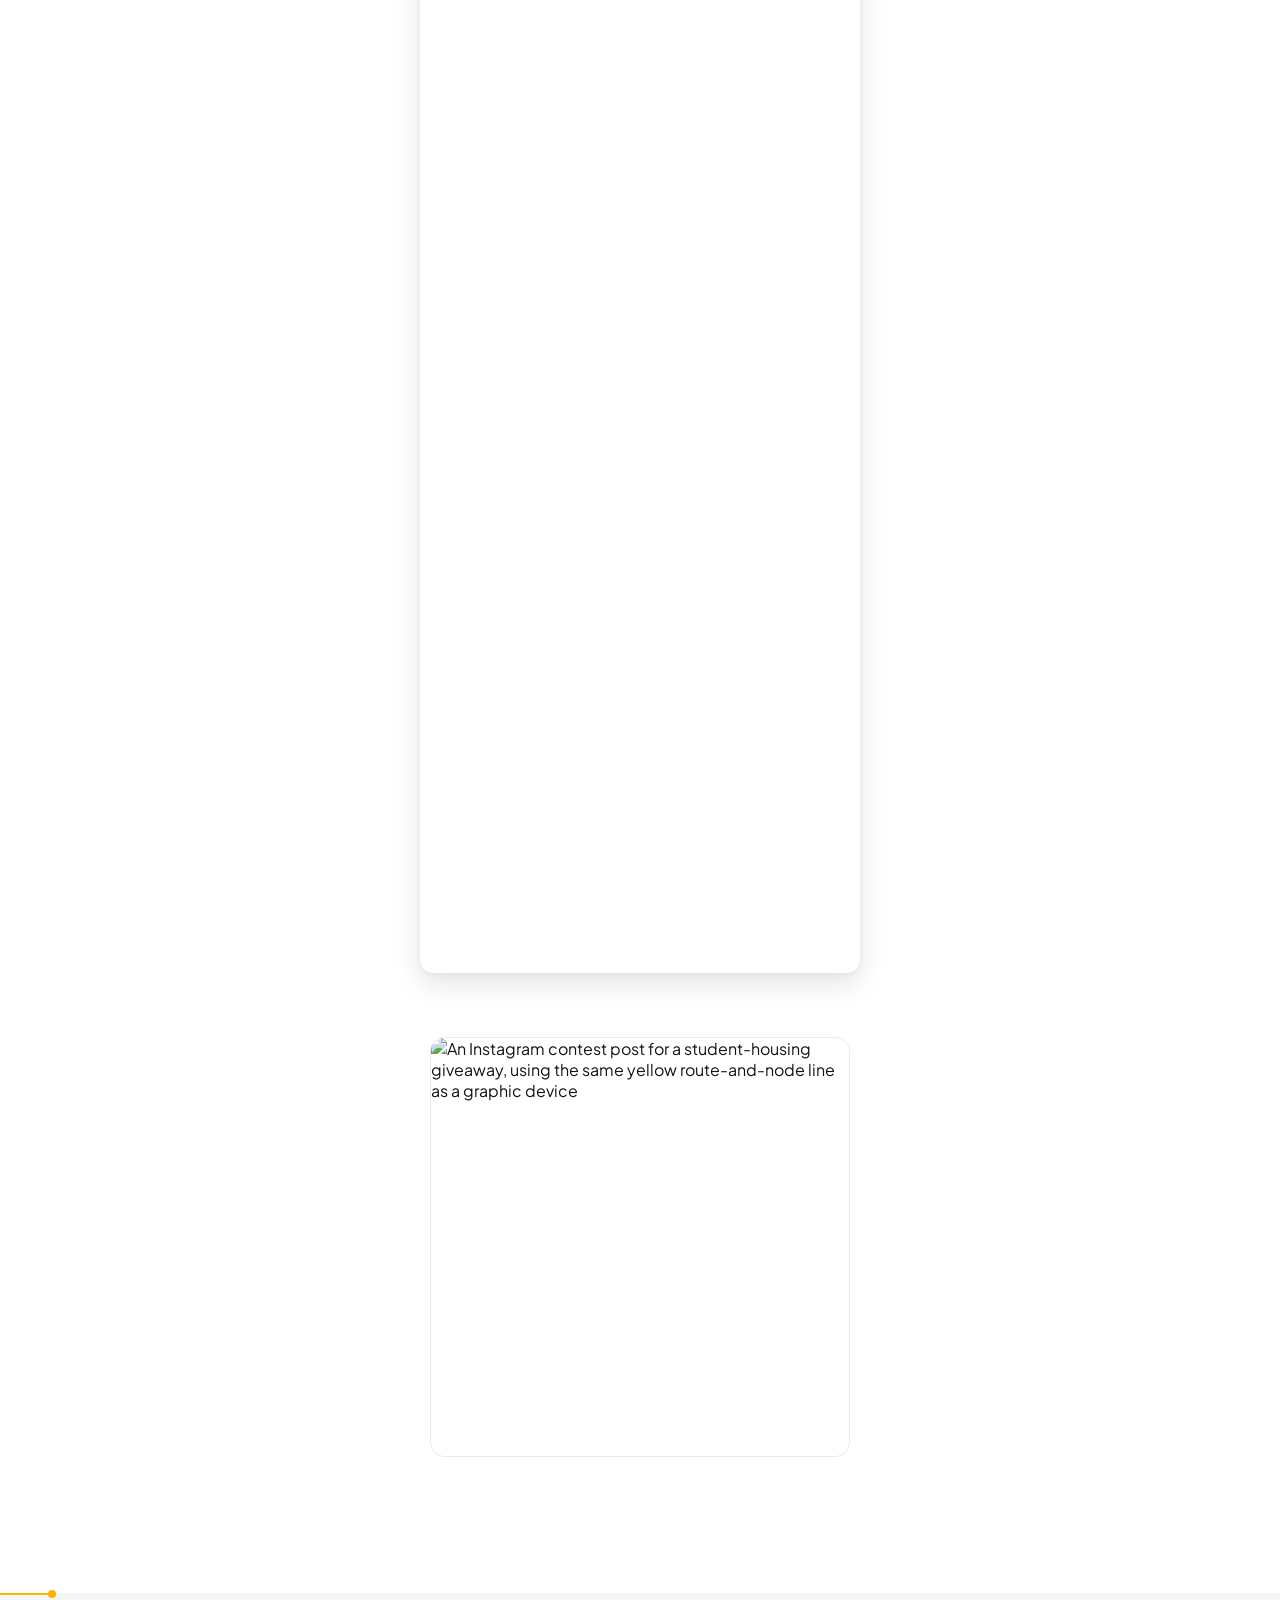
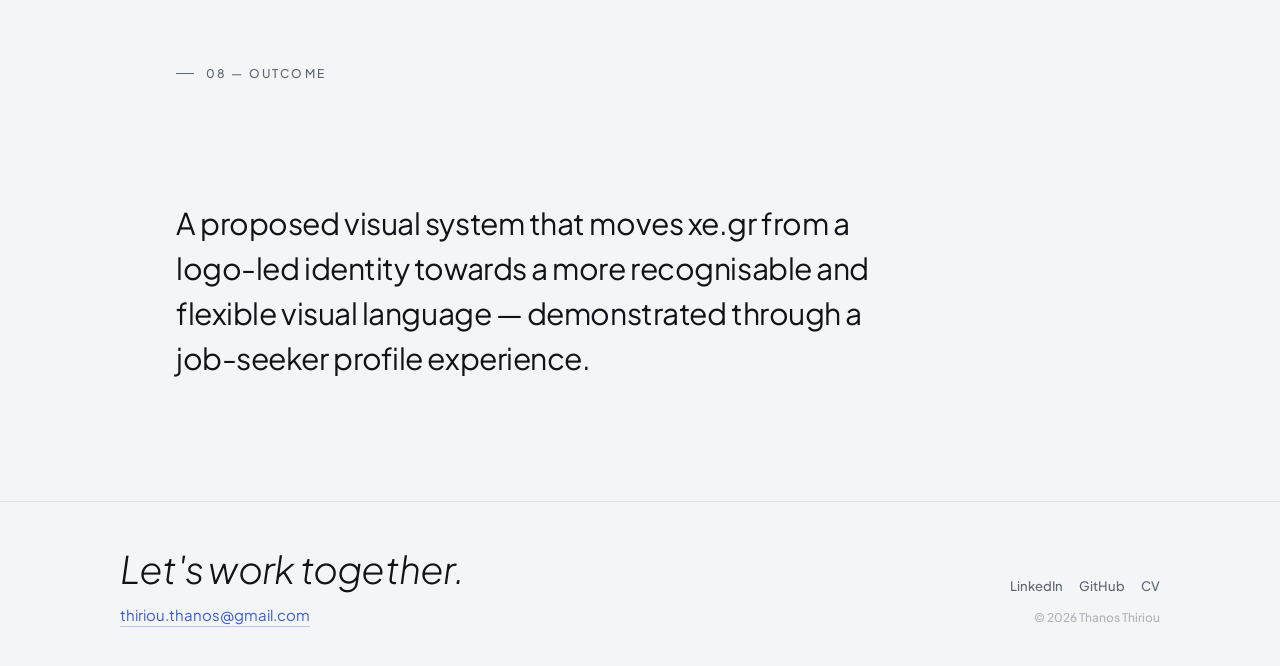
==== commit 49f7c0dc: "Update sections and headings in xe-gr.html" ====
--- a/xe-gr.html
+++ b/xe-gr.html
@@ -34,14 +34,6 @@
   <p class="proj-hero-sub r d1">A visual communication audit and proposed brand system for xe.gr — exploring how the platform could be recognised even without its logo present.</p>
 </header>
 
-<section class="section" style="border-top:none; padding-top: var(--sp-6);">
-  <div class="wrap">
-    <div class="cover-phone-block r">
-      <img src="https://res.cloudinary.com/mq7xwmak/image/upload/v1787835080/xegrr_oqfwhj.png" alt="A hand holding a phone showing a new xe.gr job offer notification, on a wooden desk with coffee and a notebook">
-    </div>
-  </div>
-</section>
-
 <!-- 01 — INTRODUCTION / AUDIT -->
 <section class="section">
   <div class="wrap">
@@ -347,10 +339,29 @@
   </div>
 </section>
 
-<!-- 07 — OUTCOME -->
+<!-- 07 — BEYOND THE PROFILE -->
+<section class="section section-approach">
+  <div class="wrap">
+    <p class="eyebrow">07 — Beyond the Profile</p>
+    <div class="sec-lede r">
+      <h2 class="sec-headline">The same language, applied further.</h2>
+      <p class="sec-body">The route-and-node system isn't limited to the product. It carries the same logic into a campaign page and a social post — proof the language holds outside the core experience it was designed for.</p>
+    </div>
+
+    <div class="visual-block poster-block r d1">
+      <img src="assets/xe-gr/campaign-star-method.jpg" alt="A full campaign landing page teaching the STAR interview method, with each step and job listing connected by the same yellow route-and-node system" width="3170" height="14999">
+    </div>
+
+    <div class="visual-block r d2" style="max-width:420px; margin-left:auto; margin-right:auto;">
+      <img src="assets/xe-gr/campaign-contest-post.jpg" alt="An Instagram contest post for a student-housing giveaway, using the same yellow route-and-node line as a graphic device" width="4320" height="4320">
+    </div>
+  </div>
+</section>
+
+<!-- 08 — OUTCOME -->
 <section class="section">
   <div class="wrap">
-    <p class="eyebrow">07 — Outcome</p>
+    <p class="eyebrow">08 — Outcome</p>
     <div class="outcome-block r">
       <p class="outcome-text">A proposed visual system that moves xe.gr from a logo-led identity towards a more recognisable and flexible visual language — demonstrated through a job-seeker profile experience.</p>
     </div>
--- a/xe-gr.css
+++ b/xe-gr.css
@@ -126,6 +126,11 @@
 .visual-block.is-wide { margin-left: calc(var(--sp-7) * -1); margin-right: calc(var(--sp-7) * -1); }
 .visual-block.is-wide img { border-radius: var(--radius-lg); box-shadow: var(--shadow-md); }
 
+/* Poster block — tall full-page campaign reveal, shown as a contained
+   "poster" rather than full-bleed, so a 5:1 page capture stays intentional. */
+.poster-block { display: flex; justify-content: center; }
+.poster-block img { max-width: 440px; box-shadow: var(--shadow-md); border: none; }
+
 /* ─── COVER PHONE (page-opening reveal) ─── */
 .cover-phone-block {
   display: flex; justify-content: center; padding: var(--sp-4) 0 var(--sp-3);
@@ -238,6 +243,35 @@
   font-size: clamp(22px, 2.6vw, 30px); font-weight: 400;
   line-height: 1.5; letter-spacing: -.015em; color: var(--ink);
   max-width: 34ch;
+}
+
+/* ─── ROUTE MARK (section-transition echo of the route/node system) ───
+   Pure CSS, zero markup changes: targets the 3rd, 5th, 7th and 8th
+   <section> in document order (03 Visual System / 05 Application /
+   07 Beyond the Profile / 08 Outcome) — the narrative turns where the
+   system is introduced, applied, applied further, and concluded.
+   Replaces the plain --rule border-top on just those sections with the
+   same yellow line-and-node vocabulary shown in the §03 diagrams, so
+   the system reads as applied, not only shown. */
+section.section:nth-of-type(3),
+section.section:nth-of-type(5),
+section.section:nth-of-type(7),
+section.section:nth-of-type(8) {
+  position: relative; border-top-color: transparent;
+}
+section.section:nth-of-type(3)::before,
+section.section:nth-of-type(5)::before,
+section.section:nth-of-type(7)::before,
+section.section:nth-of-type(8)::before {
+  content: ''; position: absolute; top: -1px; left: 0;
+  width: 56px; height: 2px; background: var(--xe-yellow);
+}
+section.section:nth-of-type(3)::after,
+section.section:nth-of-type(5)::after,
+section.section:nth-of-type(7)::after,
+section.section:nth-of-type(8)::after {
+  content: ''; position: absolute; top: -4px; left: 48px;
+  width: 8px; height: 8px; border-radius: 50%; background: var(--xe-yellow);
 }
 
 /* ─── RESPONSIVE ─── */
